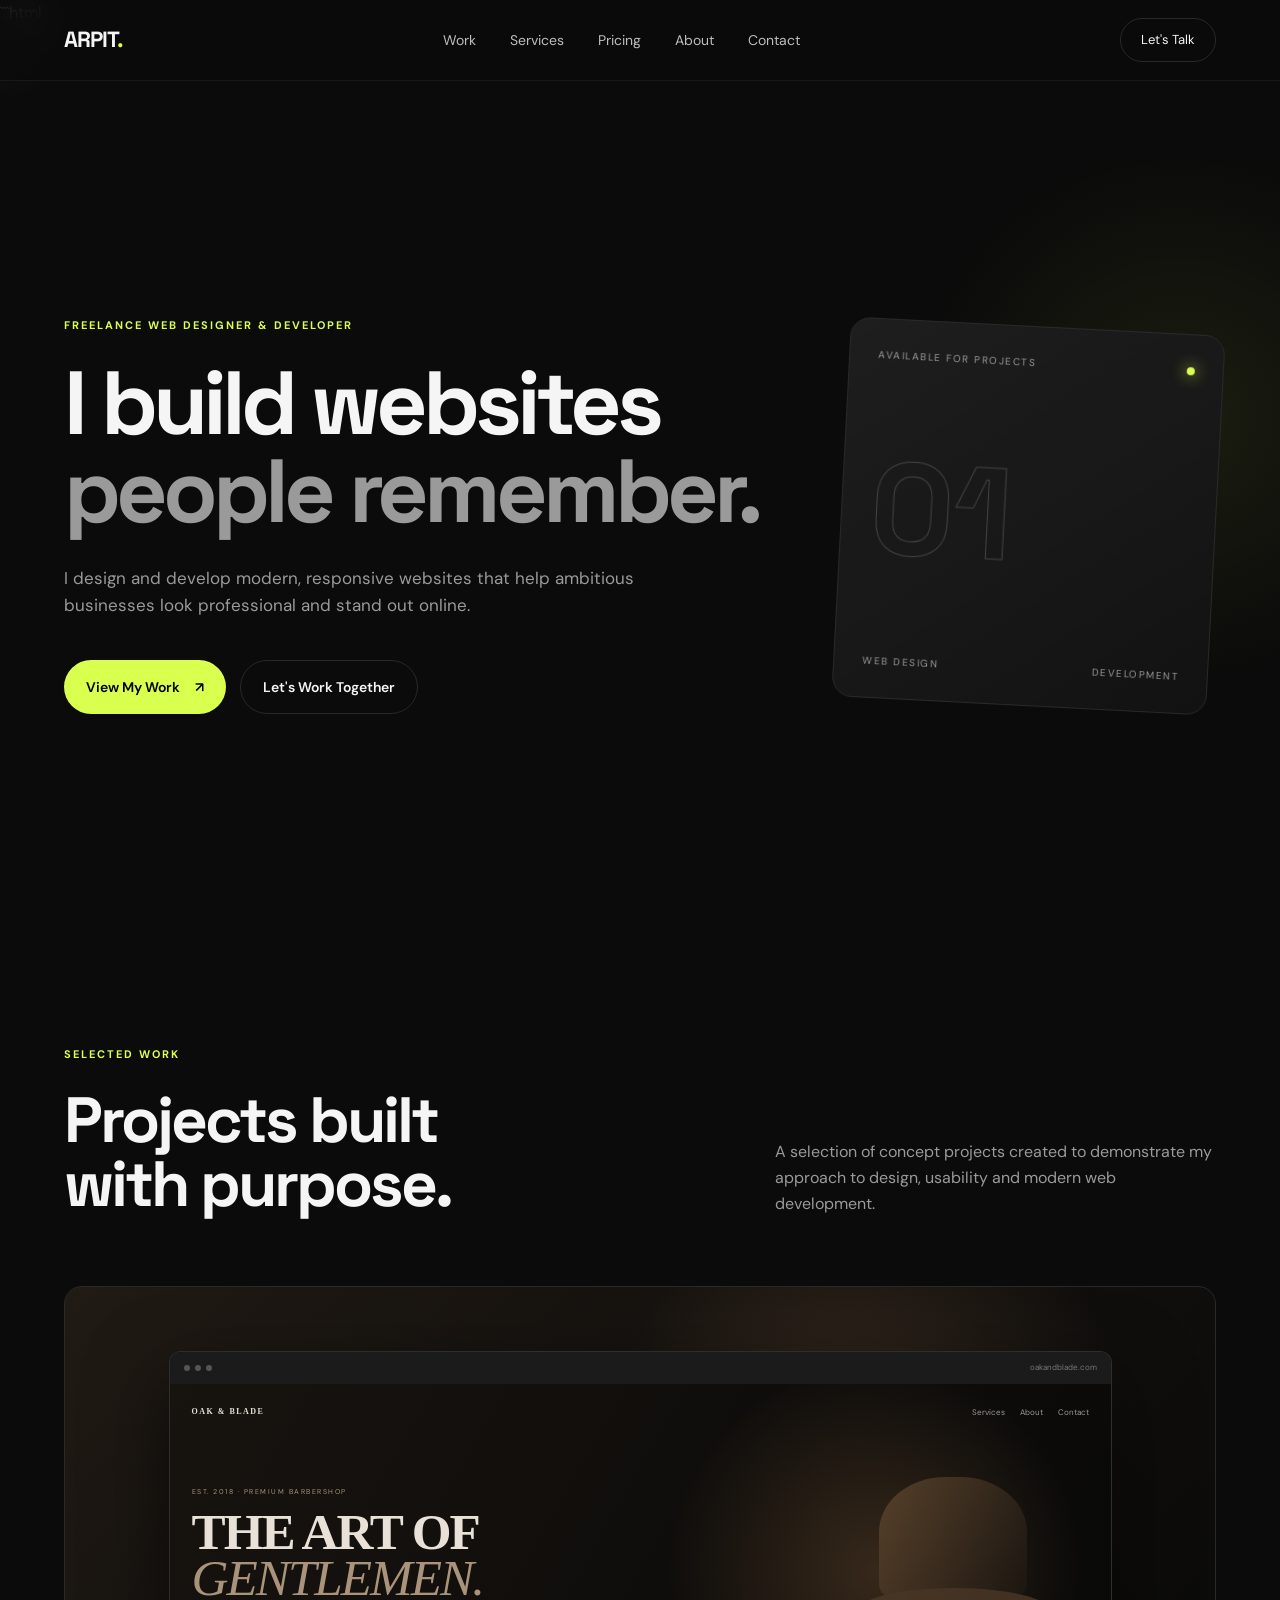
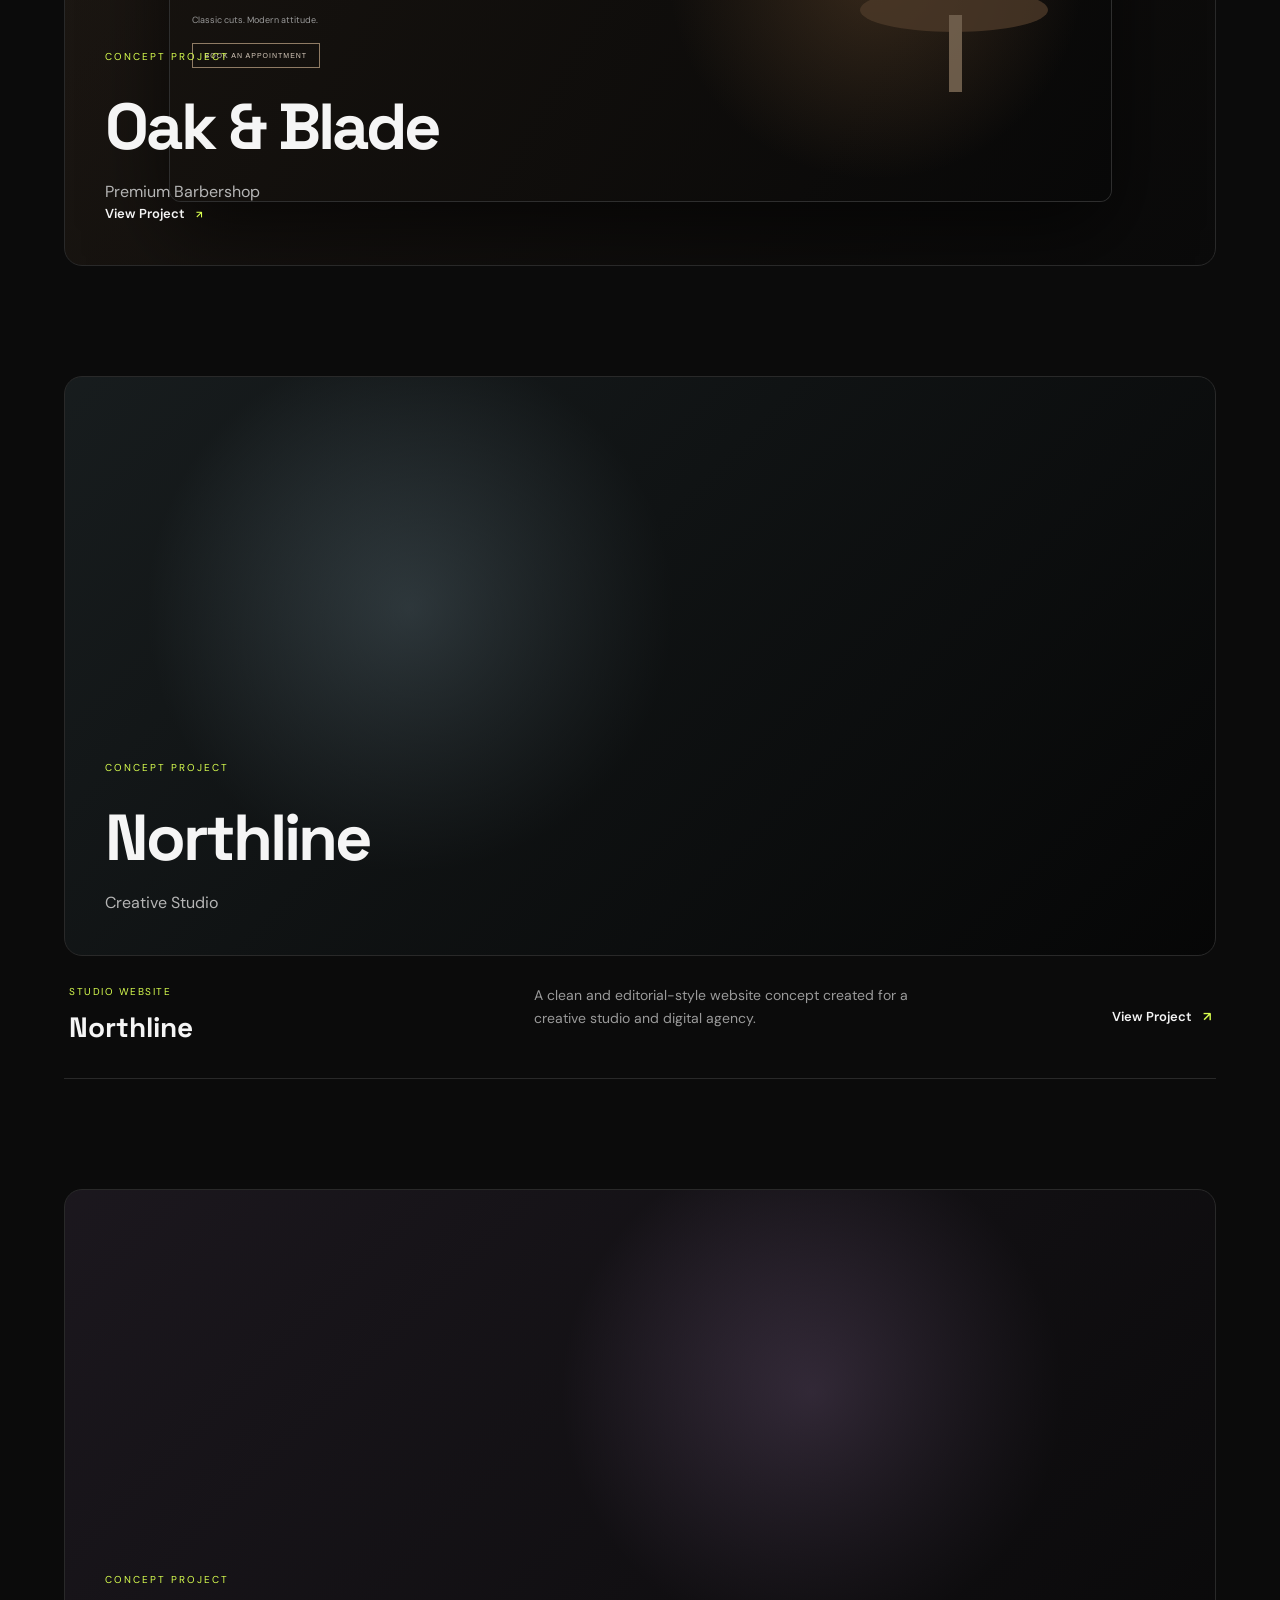
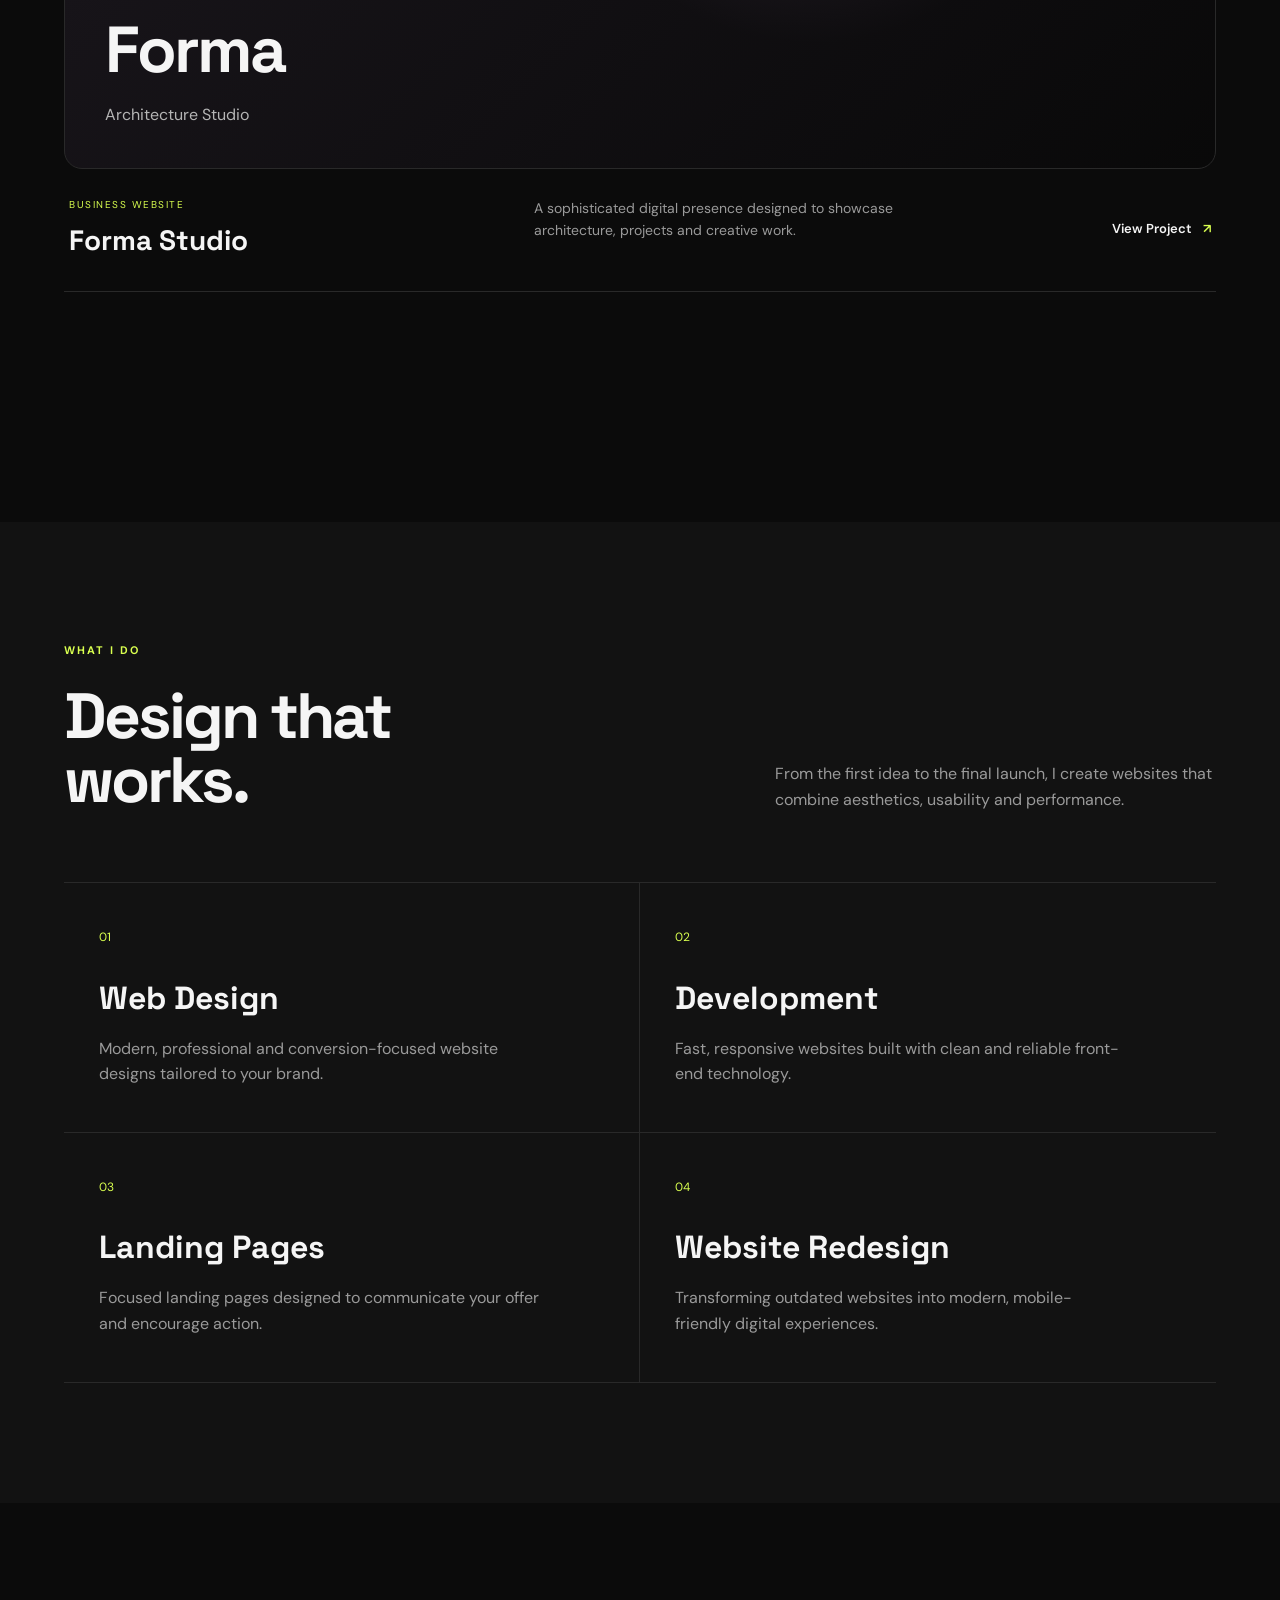
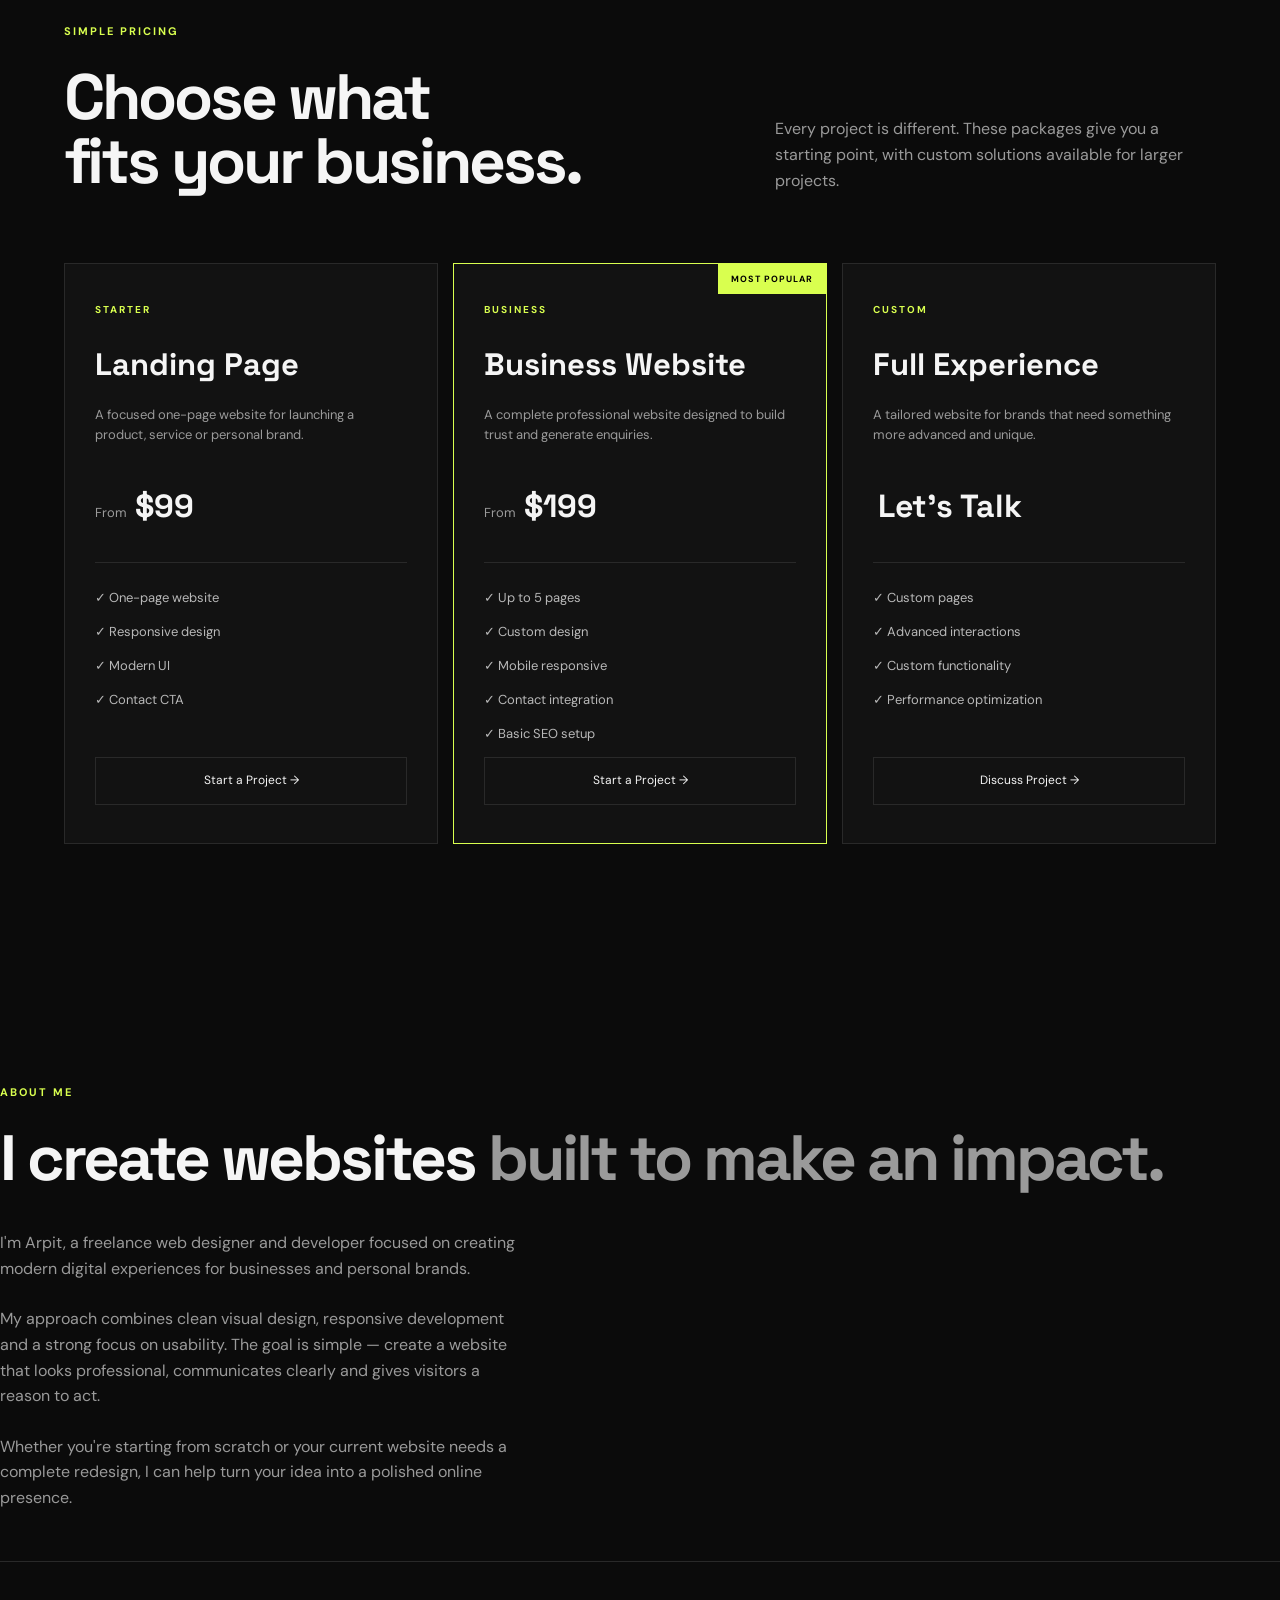
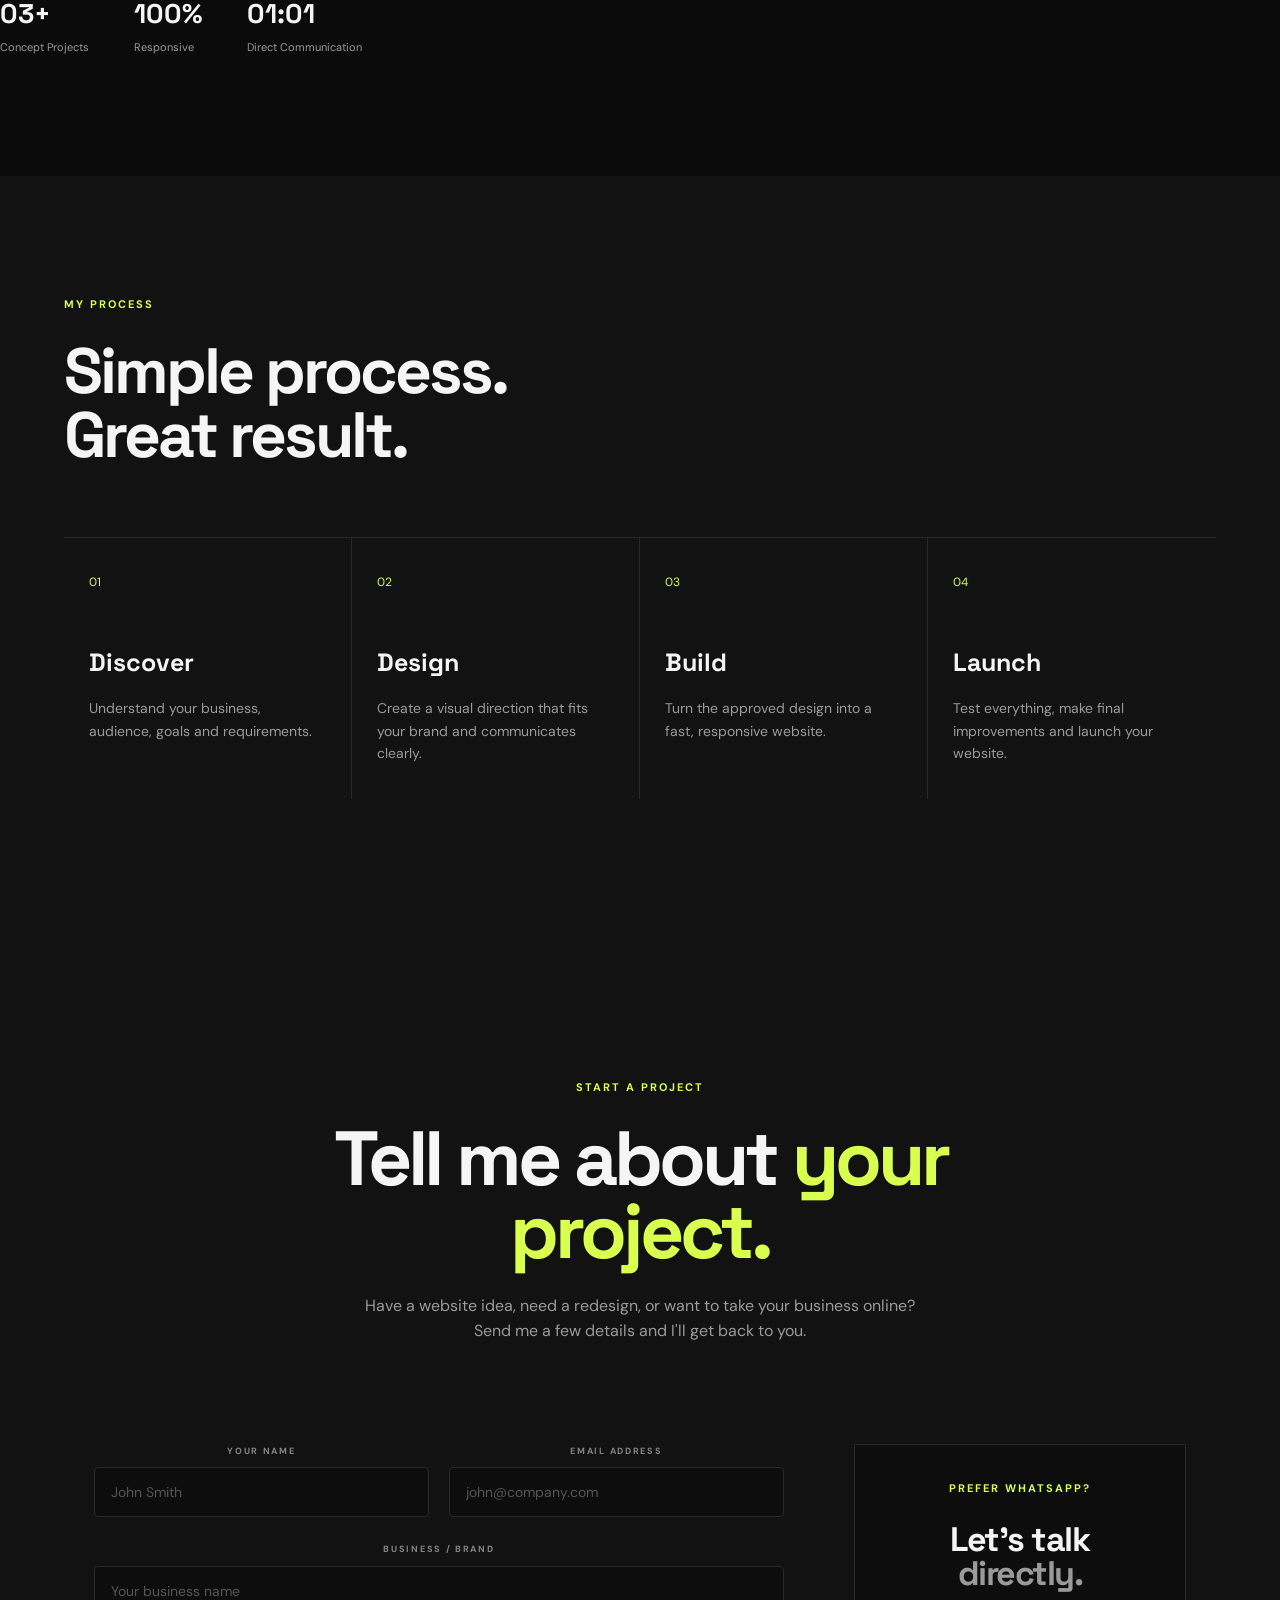
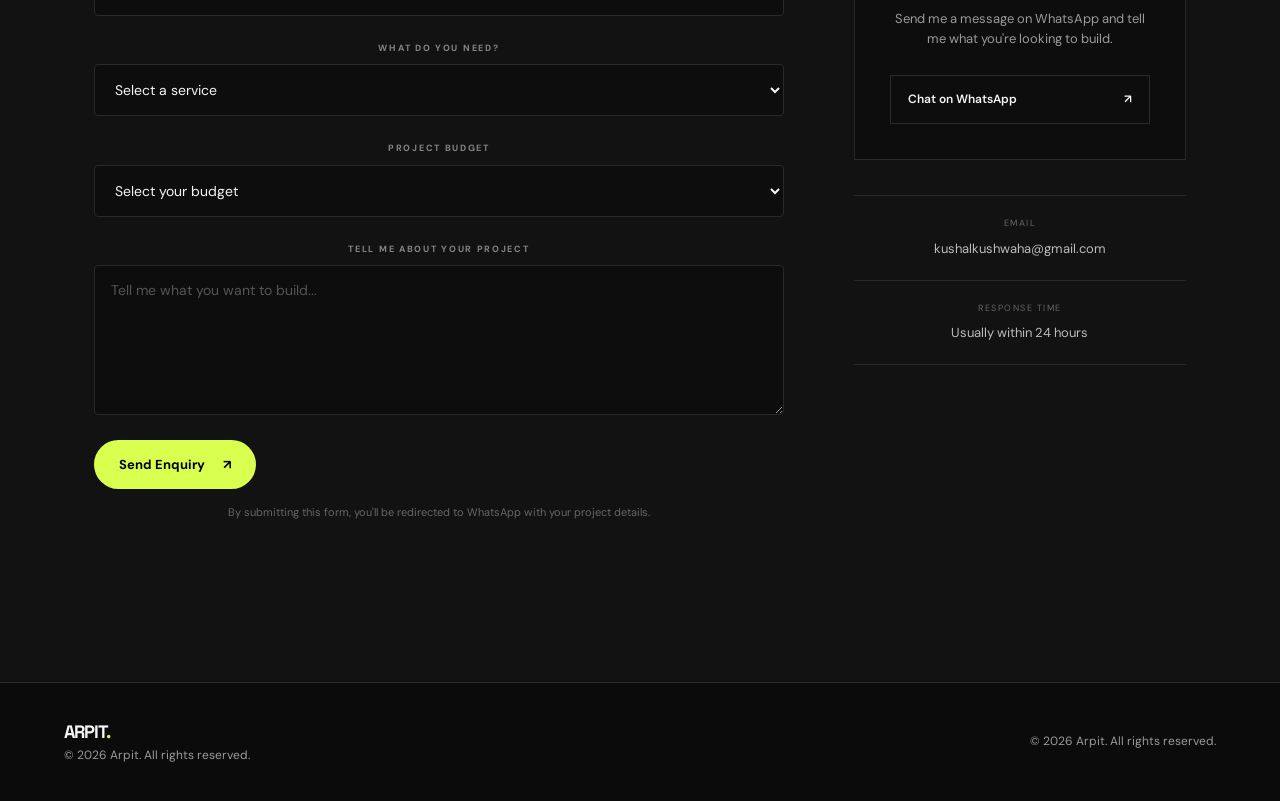
==== index.html @ 1f4e7628 "Initial portfolio" ====
```html
<!DOCTYPE html>
<html lang="en">
<head>
    <meta charset="UTF-8">
    <meta name="viewport" content="width=device-width, initial-scale=1.0">

    <title>Arpit — Web Designer & Developer</title>
    <meta name="theme-color" content="#0b0b0b">

<meta property="og:title"
      content="Arpit — Web Designer & Developer">

<meta property="og:description"
      content="Modern websites for businesses that want to stand out.">

<meta property="og:type"
      content="website">

    <meta name="description"
        content="Arpit is a freelance web designer and developer creating modern, responsive websites for businesses.">

    <link rel="stylesheet" href="style.css">
</head>

<body>
    <div id="scrollProgress"></div>
<div class="cursor-glow"></div>
<!-- ================= NAVBAR ================= -->

<header class="navbar">

    <div class="container nav-container">

        <a href="#" class="logo">
            ARPIT<span>.</span>
        </a>

        <nav class="nav-links" id="navLinks">
            <a href="#work">Work</a>
            <a href="#services">Services</a>
            <a href="#pricing">Pricing</a>
            <a href="#about">About</a>
            <a href="#contact">Contact</a>
        </nav>

        <a href="#contact" class="nav-button">
            Let's Talk
        </a>

        <button
            class="menu-toggle"
            id="menuToggle"
            aria-label="Open navigation menu"
            aria-expanded="false"
        >
            <span></span>
            <span></span>
        </button>

    </div>

</header>
    <!-- ================= HERO ================= -->

    <main>

        <section class="hero">

            <div class="container hero-container">

                <div class="hero-content">

                    <p class="eyebrow">
                        FREELANCE WEB DESIGNER & DEVELOPER
                    </p>

                    <h1>
                        I build websites
                        <span>people remember.</span>
                    </h1>

                    <p class="hero-description">
                        I design and develop modern, responsive websites
                        that help ambitious businesses look professional
                        and stand out online.
                    </p>

                    <div class="hero-buttons">

                        <a href="#work" class="primary-button">
                            View My Work
                            <span>↗</span>
                        </a>

                        <a href="#contact" class="secondary-button">
                            Let's Work Together
                        </a>

                    </div>

                </div>


                <div class="hero-card">

                    <div class="card-top">
                        <span>AVAILABLE FOR PROJECTS</span>
                        <div class="status-dot"></div>
                    </div>

                    <div class="card-number">
                        01
                    </div>

                    <div class="card-bottom">
                        <span>WEB DESIGN</span>
                        <span>DEVELOPMENT</span>
                    </div>

                </div>

            </div>

        </section>


        <!-- ================= WORK ================= -->

        <section id="work" class="work section">

            <div class="container">

                <div class="section-heading">

                    <div>
                        <p class="eyebrow">SELECTED WORK</p>

                        <h2>
                            Projects built<br>
                            with purpose.
                        </h2>
                    </div>

                    <p class="section-intro">
                        A selection of concept projects created to
                        demonstrate my approach to design, usability
                        and modern web development.
                    </p>

                </div>


                <!-- PROJECT 01 -->

                <article class="project">
<div class="project-image oak-blade">

    <div class="oak-browser">

        <div class="oak-browser-top">
            <div class="browser-dots">
                <span></span>
                <span></span>
                <span></span>
            </div>

            <span>oakandblade.com</span>
        </div>

        <div class="oak-content">

            <div class="oak-nav">
                <strong>OAK & BLADE</strong>

                <div>
                    <span>Services</span>
                    <span>About</span>
                    <span>Contact</span>
                </div>
            </div>

            <div class="oak-hero">

                <div>
                    <small>EST. 2018 · PREMIUM BARBERSHOP</small>

                    <h4>
                        THE ART OF<br>
                        <em>GENTLEMEN.</em>
                    </h4>

                    <p>
                        Classic cuts. Modern attitude.
                    </p>

                    <button>
                        BOOK AN APPOINTMENT
                    </button>
                </div>

                <div class="oak-chair">
                    <div class="chair-back"></div>
                    <div class="chair-seat"></div>
                    <div class="chair-base"></div>
                </div>

            </div>

        </div>

    </div>

    <div class="project-overlay">

        <span>CONCEPT PROJECT</span>

        <h3>Oak & Blade</h3>

        <p>Premium Barbershop</p>
         <a href="oak-blade/index.html" class="project-link">
                            View Project <span>↗</span>
                        </a>


    </div>

</div>
                </article>


                <!-- PROJECT 02 -->

                <article class="project project-reverse">

                    <div class="project-image project-two">

                        <div class="project-overlay">

                            <span>CONCEPT PROJECT</span>

                            <h3>
                                Northline
                            </h3>

                            <p>
                                Creative Studio
                            </p>

                        </div>

                    </div>

                    <div class="project-info">

                        <div>
                            <span class="project-category">
                                STUDIO WEBSITE
                            </span>

                            <h3>
                                Northline
                            </h3>
                        </div>

                        <p>
                            A clean and editorial-style website concept
                            created for a creative studio and digital
                            agency.
                        </p>

                        <a href="#" class="project-link">
                            View Project <span>↗</span>
                        </a>

                    </div>

                </article>


                <!-- PROJECT 03 -->

                <article class="project">

                    <div class="project-image project-three">

                        <div class="project-overlay">

                            <span>CONCEPT PROJECT</span>

                            <h3>
                                Forma
                            </h3>

                            <p>
                                Architecture Studio
                            </p>

                        </div>

                    </div>

                    <div class="project-info">

                        <div>
                            <span class="project-category">
                                BUSINESS WEBSITE
                            </span>

                            <h3>
                                Forma Studio
                            </h3>
                        </div>

                        <p>
                            A sophisticated digital presence designed
                            to showcase architecture, projects and
                            creative work.
                        </p>

                        <a href="#" class="project-link">
                            View Project <span>↗</span>
                        </a>

                    </div>

                </article>

            </div>

        </section>


        <!-- ================= SERVICES ================= -->

        <section id="services" class="services section">

            <div class="container">

                <div class="section-heading">

                    <div>
                        <p class="eyebrow">WHAT I DO</p>

                        <h2>
                            Design that<br>
                            works.
                        </h2>
                    </div>

                    <p class="section-intro">
                        From the first idea to the final launch,
                        I create websites that combine aesthetics,
                        usability and performance.
                    </p>

                </div>


                <div class="services-grid">

                    <div class="service">

                        <span class="service-number">
                            01
                        </span>

                        <h3>
                            Web Design
                        </h3>

                        <p>
                            Modern, professional and conversion-focused
                            website designs tailored to your brand.
                        </p>

                    </div>


                    <div class="service">

                        <span class="service-number">
                            02
                        </span>

                        <h3>
                            Development
                        </h3>

                        <p>
                            Fast, responsive websites built with clean
                            and reliable front-end technology.
                        </p>

                    </div>


                    <div class="service">

                        <span class="service-number">
                            03
                        </span>

                        <h3>
                            Landing Pages
                        </h3>

                        <p>
                            Focused landing pages designed to communicate
                            your offer and encourage action.
                        </p>

                    </div>


                    <div class="service">

                        <span class="service-number">
                            04
                        </span>

                        <h3>
                            Website Redesign
                        </h3>

                        <p>
                            Transforming outdated websites into modern,
                            mobile-friendly digital experiences.
                        </p>

                    </div>

                </div>

            </div>

        </section>

<!-- ================= PRICING ================= -->

<section id="pricing" class="pricing section">

    <div class="container">

        <div class="section-heading">

            <div>
                <p class="eyebrow">SIMPLE PRICING</p>

                <h2>
                    Choose what<br>
                    <span>fits your business.</span>
                </h2>
            </div>

            <p class="section-intro">
                Every project is different. These packages give
                you a starting point, with custom solutions
                available for larger projects.
            </p>

        </div>


        <div class="pricing-grid">


            <!-- STARTER -->

            <div class="price-card">

                <p class="price-label">
                    STARTER
                </p>

                <h3>
                    Landing Page
                </h3>

                <p class="price-description">
                    A focused one-page website for launching
                    a product, service or personal brand.
                </p>

                <div class="price">
                    From <strong>$99</strong>
                </div>

                <ul>
                    <li>✓ One-page website</li>
                    <li>✓ Responsive design</li>
                    <li>✓ Modern UI</li>
                    <li>✓ Contact CTA</li>
                </ul>

                <a href="#contact" class="price-button">
                    Start a Project →
                </a>

            </div>


            <!-- BUSINESS -->

            <div class="price-card featured">

                <div class="popular">
                    MOST POPULAR
                </div>

                <p class="price-label">
                    BUSINESS
                </p>

                <h3>
                    Business Website
                </h3>

                <p class="price-description">
                    A complete professional website designed
                    to build trust and generate enquiries.
                </p>

                <div class="price">
                    From <strong>$199</strong>
                </div>

                <ul>
                    <li>✓ Up to 5 pages</li>
                    <li>✓ Custom design</li>
                    <li>✓ Mobile responsive</li>
                    <li>✓ Contact integration</li>
                    <li>✓ Basic SEO setup</li>
                </ul>

                <a href="#contact" class="price-button">
                    Start a Project →
                </a>

            </div>


            <!-- CUSTOM -->

            <div class="price-card">

                <p class="price-label">
                    CUSTOM
                </p>

                <h3>
                    Full Experience
                </h3>

                <p class="price-description">
                    A tailored website for brands that need
                    something more advanced and unique.
                </p>

                <div class="price">
                    <strong>Let's Talk</strong>
                </div>

                <ul>
                    <li>✓ Custom pages</li>
                    <li>✓ Advanced interactions</li>
                    <li>✓ Custom functionality</li>
                    <li>✓ Performance optimization</li>
                </ul>

                <a href="#contact" class="price-button">
                    Discuss Project →
                </a>

            </div>

        </div>

    </div>

</section>

<!-- ================= ABOUT ================= -->

<section id="about" class="about section">

    <div>

        <p class="eyebrow">
            ABOUT ME
        </p>

        <h2>
            I create websites
            <span>built to make an impact.</span>
        </h2>

    </div>

    <div class="about-text">

        <p>
            I'm Arpit, a freelance web designer and developer
            focused on creating modern digital experiences for
            businesses and personal brands.
        </p>

        <p>
            My approach combines clean visual design, responsive
            development and a strong focus on usability. The goal
            is simple — create a website that looks professional,
            communicates clearly and gives visitors a reason to act.
        </p>

        <p>
            Whether you're starting from scratch or your current
            website needs a complete redesign, I can help turn
            your idea into a polished online presence.
        </p>

        <div class="about-stats">

            <div>
                <strong>03+</strong>
                <span>Concept Projects</span>
            </div>

            <div>
                <strong>100%</strong>
                <span>Responsive</span>
            </div>

            <div>
                <strong>01:01</strong>
                <span>Direct Communication</span>
            </div>

        </div>

    </div>

</section>

        <!-- ================= PROCESS ================= -->

        <section class="process section">

            <div class="container">

                <div class="section-heading">

                    <div>
                        <p class="eyebrow">MY PROCESS</p>

                        <h2>
                            Simple process.<br>
                            Great result.
                        </h2>
                    </div>

                </div>


                <div class="process-grid">

                    <div class="process-item">

                        <span>01</span>

                        <h3>
                            Discover
                        </h3>

                        <p>
                            Understand your business, audience,
                            goals and requirements.
                        </p>

                    </div>


                    <div class="process-item">

                        <span>02</span>

                        <h3>
                            Design
                        </h3>

                        <p>
                            Create a visual direction that fits
                            your brand and communicates clearly.
                        </p>

                    </div>


                    <div class="process-item">

                        <span>03</span>

                        <h3>
                            Build
                        </h3>

                        <p>
                            Turn the approved design into a fast,
                            responsive website.
                        </p>

                    </div>


                    <div class="process-item">

                        <span>04</span>

                        <h3>
                            Launch
                        </h3>

                        <p>
                            Test everything, make final improvements
                            and launch your website.
                        </p>

                    </div>

                </div>

            </div>

        </section>
<!-- ================= CONTACT ================= -->

<section id="contact" class="contact section">

    <div class="contact-container">

        <div class="contact-heading">

            <p class="eyebrow">
                START A PROJECT
            </p>

            <h2>
                Tell me about
                <span>your project.</span>
            </h2>

            <p class="contact-description">
                Have a website idea, need a redesign, or want to
                take your business online? Send me a few details
                and I'll get back to you.
            </p>

        </div>


        <div class="contact-grid">

            <!-- ENQUIRY FORM -->

            <form id="enquiryForm" class="enquiry-form">

                <div class="form-row">

                    <div class="form-group">

                        <label for="name">
                            YOUR NAME
                        </label>

                        <input
                            type="text"
                            id="name"
                            name="name"
                            placeholder="John Smith"
                            required
                        >

                    </div>


                    <div class="form-group">

                        <label for="email">
                            EMAIL ADDRESS
                        </label>

                        <input
                            type="email"
                            id="email"
                            name="email"
                            placeholder="john@company.com"
                            required
                        >

                    </div>

                </div>


                <div class="form-group">

                    <label for="business">
                        BUSINESS / BRAND
                    </label>

                    <input
                        type="text"
                        id="business"
                        name="business"
                        placeholder="Your business name"
                    >

                </div>


                <div class="form-group">

                    <label for="service">
                        WHAT DO YOU NEED?
                    </label>

                    <select id="service" name="service" required>

                        <option value="" disabled selected>
                            Select a service
                        </option>

                        <option value="New Business Website">
                            New Business Website
                        </option>

                        <option value="Landing Page">
                            Landing Page
                        </option>

                        <option value="Website Redesign">
                            Website Redesign
                        </option>

                        <option value="Custom Website">
                            Custom Website
                        </option>

                    </select>

                </div>


                <div class="form-group">

                    <label for="budget">
                        PROJECT BUDGET
                    </label>

                    <select id="budget" name="budget">

                        <option value="" disabled selected>
                            Select your budget
                        </option>

                        <option value="$100 - $250">
                            $100 - $250
                        </option>

                        <option value="$250 - $500">
                            $250 - $500
                        </option>

                        <option value="$500 - $1,000">
                            $500 - $1,000
                        </option>

                        <option value="$1,000+">
                            $1,000+
                        </option>

                        <option value="Not sure yet">
                            Not sure yet
                        </option>

                    </select>

                </div>


                <div class="form-group">

                    <label for="message">
                        TELL ME ABOUT YOUR PROJECT
                    </label>

                    <textarea
                        id="message"
                        name="message"
                        rows="6"
                        placeholder="Tell me what you want to build..."
                        required
                    ></textarea>

                </div>


                <button
                    type="submit"
                    class="form-submit"
                >
                    Send Enquiry
                    <span>↗</span>
                </button>


                <p class="form-note">
                    By submitting this form, you'll be redirected
                    to WhatsApp with your project details.
                </p>

            </form>


            <!-- CONTACT INFO -->

            <aside class="contact-sidebar">

                <div class="contact-card">

                    <p class="eyebrow">
                        PREFER WHATSAPP?
                    </p>

                    <h3>
                        Let's talk
                        <span>directly.</span>
                    </h3>

                    <p>
                        Send me a message on WhatsApp and tell me
                        what you're looking to build.
                    </p>

                    <!-- CHANGE THIS NUMBER -->

                    <a
                        href="https://wa.me/918960432098"
                        target="_blank"
                        rel="noopener noreferrer"
                        class="whatsapp-cta"
                    >
                        Chat on WhatsApp
                        <span>↗</span>
                    </a>

                </div>


                <div class="contact-details">

                    <div>
                        <span>EMAIL</span>

                        <!-- CHANGE THIS EMAIL -->

                        <a href="mailto:kushalkushwaha@gmail.com">
                            kushalkushwaha@gmail.com
                        </a>
                    </div>


                    <div>
                        <span>RESPONSE TIME</span>

                        <p>
                            Usually within 24 hours
                        </p>
                    </div>

                </div>

            </aside>

        </div>

    </div>

</section>

    <!-- ================= FOOTER ================= -->

    <footer class="footer">

        <div class="container footer-container">

            <div>
                <a href="#" class="logo">
                    ARPIT<span>.</span>
                </a>

                <p>
                    Web Designer & Developer
                </p>
            </div>

            <p>
                © 2026 Arpit. All rights reserved.
            </p>

        </div>

    </footer>


    <script src="script.js"></script>

</body>
</html>
---- style.css ----
@import url('https://fonts.googleapis.com/css2?family=DM+Sans:wght@400;500;600;700&family=Space+Grotesk:wght@400;500;600;700&display=swap');

:root {
    --bg: #0b0b0b;
    --surface: #121212;
    --surface-light: #191919;
    --text: #f5f5f5;
    --muted: #9a9a9a;
    --border: #292929;
    --accent: #d9ff4f;
}

* {
    margin: 0;
    padding: 0;
    box-sizing: border-box;
}

html {
    scroll-behavior: smooth;
}

body {
    background: var(--bg);
    color: var(--text);
    font-family: "DM Sans", sans-serif;
    line-height: 1.6;
}

a {
    color: inherit;
    text-decoration: none;
}

img {
    max-width: 100%;
    display: block;
}

.container {
    width: min(1180px, 90%);
    margin: 0 auto;
}

.section {
    padding: 120px 0;
}

/* ================= NAVBAR ================= */

.navbar {
    position: fixed;
    top: 0;
    left: 0;
    width: 100%;
    z-index: 1000;
    background: rgba(11, 11, 11, 0.85);
    backdrop-filter: blur(15px);
    border-bottom: 1px solid rgba(255,255,255,0.06);
}

.nav-container {
    height: 80px;
    display: flex;
    align-items: center;
    justify-content: space-between;
}

.logo {
    font-family: "Space Grotesk", sans-serif;
    font-size: 22px;
    font-weight: 700;
    letter-spacing: -1px;
}

.logo span {
    color: var(--accent);
}

.nav-links {
    display: flex;
    gap: 34px;
}

.nav-links a {
    font-size: 14px;
    color: #bdbdbd;
    transition: 0.3s;
}

.nav-links a:hover {
    color: white;
}

.nav-button {
    padding: 11px 20px;
    border: 1px solid var(--border);
    border-radius: 100px;
    font-size: 13px;
    transition: 0.3s;
}

.nav-button:hover {
    background: var(--accent);
    color: #000;
    border-color: var(--accent);
}


/* ================= HERO ================= */

.hero {
    min-height: 100vh;
    display: flex;
    align-items: center;
    padding-top: 80px;
    position: relative;
    overflow: hidden;
}

.hero::before {
    content: "";
    position: absolute;
    width: 600px;
    height: 600px;
    background: radial-gradient(circle, rgba(217,255,79,0.08), transparent 65%);
    top: 10%;
    right: -200px;
    pointer-events: none;
}

.hero-container {
    display: grid;
    grid-template-columns: 1.3fr 0.7fr;
    gap: 80px;
    align-items: center;
}

.eyebrow {
    color: var(--accent);
    font-size: 11px;
    font-weight: 700;
    letter-spacing: 2px;
    margin-bottom: 25px;
}

.hero h1 {
    font-family: "Space Grotesk", sans-serif;
    font-size: clamp(58px, 7vw, 100px);
    line-height: 0.98;
    letter-spacing: -5px;
    max-width: 850px;
}

.hero h1 span {
    color: var(--muted);
}

.hero-description {
    max-width: 600px;
    color: var(--muted);
    font-size: 17px;
    margin-top: 30px;
}

.hero-buttons {
    display: flex;
    gap: 14px;
    margin-top: 40px;
    flex-wrap: wrap;
}

.primary-button,
.secondary-button {
    display: inline-flex;
    align-items: center;
    gap: 15px;
    padding: 15px 22px;
    border-radius: 100px;
    font-size: 14px;
    font-weight: 600;
    transition: 0.3s;
}

.primary-button {
    background: var(--accent);
    color: #000;
}

.primary-button:hover {
    transform: translateY(-3px);
}

.secondary-button {
    border: 1px solid var(--border);
}

.secondary-button:hover {
    background: white;
    color: black;
}


/* HERO CARD */

.hero-card {
    min-height: 380px;
    border: 1px solid var(--border);
    background:
        linear-gradient(145deg, rgba(255,255,255,0.05), transparent),
        var(--surface);
    border-radius: 20px;
    padding: 28px;
    display: flex;
    flex-direction: column;
    justify-content: space-between;
    transform: rotate(3deg);
    transition: 0.5s;
}

.hero-card:hover {
    transform: rotate(0deg) translateY(-8px);
}

.card-top,
.card-bottom {
    display: flex;
    justify-content: space-between;
    align-items: center;
}

.card-top span,
.card-bottom span {
    font-size: 10px;
    letter-spacing: 1.5px;
    color: var(--muted);
}

.status-dot {
    width: 8px;
    height: 8px;
    background: var(--accent);
    border-radius: 50%;
    box-shadow: 0 0 15px var(--accent);
}

.card-number {
    font-family: "Space Grotesk", sans-serif;
    font-size: 130px;
    font-weight: 700;
    line-height: 1;
    color: transparent;
    -webkit-text-stroke: 1px #444;
}


/* ================= SECTION HEADINGS ================= */

.section-heading {
    display: grid;
    grid-template-columns: 1fr 0.7fr;
    gap: 80px;
    margin-bottom: 70px;
}

.section-heading h2,
.about h2,
.contact h2 {
    font-family: "Space Grotesk", sans-serif;
    font-size: clamp(45px, 5vw, 70px);
    line-height: 1;
    letter-spacing: -3px;
}

.section-intro {
    color: var(--muted);
    max-width: 450px;
    align-self: end;
}


/* ================= PROJECTS ================= */
/* ===============================
   OAK & BLADE PROJECT MOCKUP
================================ */

.oak-browser {
    position: absolute;
    width: 82%;
    height: 78%;
    left: 9%;
    top: 11%;
    background: #111;
    border-radius: 12px;
    overflow: hidden;
    border: 1px solid rgba(255,255,255,0.12);
    box-shadow: 0 30px 80px rgba(0,0,0,0.6);
    transition: 0.5s ease;
}

.project:hover .oak-browser {
    transform: translateY(-8px) scale(1.015);
}

.oak-browser-top {
    height: 32px;
    display: flex;
    align-items: center;
    justify-content: space-between;
    padding: 0 14px;
    background: #1b1b1b;
    color: #777;
    font-size: 8px;
}

.browser-dots {
    display: flex;
    gap: 5px;
}

.browser-dots span {
    width: 6px;
    height: 6px;
    border-radius: 50%;
    background: #555;
}

.oak-content {
    height: calc(100% - 32px);
    background:
        radial-gradient(circle at 75% 45%, rgba(132, 94, 57, 0.35), transparent 28%),
        linear-gradient(120deg, #17130f, #080808);
    padding: 22px;
}

.oak-nav {
    display: flex;
    justify-content: space-between;
    align-items: center;
    color: #e8e1d8;
    font-size: 8px;
}

.oak-nav strong {
    font-family: Georgia, serif;
    letter-spacing: 1.5px;
}

.oak-nav div {
    display: flex;
    gap: 15px;
    color: #999;
}

.oak-hero {
    height: 85%;
    display: flex;
    align-items: center;
    justify-content: space-between;
    color: #e9e1d7;
}

.oak-hero small {
    font-size: 7px;
    letter-spacing: 1.5px;
    color: #a9947b;
}

.oak-hero h4 {
    font-family: Georgia, serif;
    font-size: clamp(28px, 4vw, 55px);
    line-height: 0.9;
    margin: 12px 0;
    letter-spacing: -2px;
}

.oak-hero h4 em {
    color: #a9947b;
    font-weight: normal;
}

.oak-hero p {
    font-size: 9px;
    color: #999;
    margin-bottom: 15px;
}

.oak-hero button {
    border: 1px solid #8f7b64;
    background: transparent;
    color: #d8cbbd;
    padding: 8px 12px;
    font-size: 7px;
    letter-spacing: 1px;
}

.oak-chair {
    width: 30%;
    height: 70%;
    position: relative;
    opacity: 0.8;
}

.chair-back {
    position: absolute;
    width: 55%;
    height: 55%;
    left: 22%;
    top: 5%;
    border-radius: 45% 45% 12% 12%;
    background: linear-gradient(120deg, #61482f, #1d1712);
}

.chair-seat {
    position: absolute;
    width: 70%;
    height: 20%;
    left: 15%;
    top: 55%;
    border-radius: 50%;
    background: #4c3928;
}

.chair-base {
    position: absolute;
    width: 5%;
    height: 35%;
    left: 48%;
    top: 67%;
    background: #806d58;
}

@media (max-width: 650px) {

    .oak-browser {
        width: 90%;
        left: 5%;
    }

    .oak-content {
        padding: 14px;
    }

    .oak-nav div {
        display: none;
    }

    .oak-chair {
        width: 35%;
    }

}

.project {
    margin-bottom: 110px;
}

.project-image {
    height: 580px;
    border-radius: 18px;
    overflow: hidden;
    position: relative;
    background: #171717;
    border: 1px solid var(--border);
}

.oak-blade {
    background:
        linear-gradient(135deg, rgba(42,30,20,0.3), rgba(10,10,10,0.9)),
        radial-gradient(circle at 70% 30%, #76583c, transparent 30%),
        linear-gradient(135deg, #1d1915, #0b0b0b);
}

.project-two {
    background:
        linear-gradient(135deg, rgba(40,50,55,0.3), rgba(5,5,5,0.9)),
        radial-gradient(circle at 30% 40%, #48575d, transparent 30%),
        #101313;
}

.project-three {
    background:
        linear-gradient(135deg, rgba(55,45,65,0.25), rgba(8,8,8,0.9)),
        radial-gradient(circle at 65% 35%, #65506e, transparent 30%),
        #121012;
}

.project-image::after {
    content: "";
    position: absolute;
    inset: 0;
    background:
        linear-gradient(
            120deg,
            transparent 20%,
            rgba(255,255,255,0.05) 50%,
            transparent 80%
        );
    transform: translateX(-100%);
    transition: 0.8s;
}

.project:hover .project-image::after {
    transform: translateX(100%);
}

.project-overlay {
    position: absolute;
    inset: auto 40px 40px 40px;
    z-index: 2;
}

.project-overlay span {
    font-size: 10px;
    letter-spacing: 2px;
    color: var(--accent);
}

.project-overlay h3 {
    font-family: "Space Grotesk", sans-serif;
    font-size: 65px;
    letter-spacing: -3px;
    margin-top: 10px;
}

.project-overlay p {
    color: #b5b5b5;
}

.project-info {
    display: grid;
    grid-template-columns: 1fr 1fr 0.5fr;
    gap: 40px;
    padding: 28px 5px;
    border-bottom: 1px solid var(--border);
}

.project-category {
    font-size: 10px;
    color: var(--accent);
    letter-spacing: 1.5px;
}

.project-info h3 {
    font-family: "Space Grotesk", sans-serif;
    font-size: 28px;
    margin-top: 5px;
}

.project-info p {
    color: var(--muted);
    font-size: 14px;
}

.project-link {
    justify-self: end;
    align-self: center;
    font-size: 13px;
    font-weight: 600;
}

.project-link span {
    margin-left: 8px;
    color: var(--accent);
}


/* ================= SERVICES ================= */

.services {
    background: var(--surface);
}

.services-grid {
    display: grid;
    grid-template-columns: repeat(2, 1fr);
    border-top: 1px solid var(--border);
}

.service {
    padding: 45px 35px;
    border-bottom: 1px solid var(--border);
    transition: 0.3s;
}

.service:nth-child(odd) {
    border-right: 1px solid var(--border);
}

.service:hover {
    background: var(--surface-light);
}

.service-number {
    color: var(--accent);
    font-size: 12px;
}

.service h3 {
    font-family: "Space Grotesk", sans-serif;
    font-size: 32px;
    margin: 25px 0 12px;
}

.service p {
    max-width: 450px;
    color: var(--muted);
}


/* ================= ABOUT ================= */

.about-container {
    display: grid;
    grid-template-columns: 1fr 1fr;
    gap: 100px;
}

.about h2 span {
    color: var(--muted);
}

.about-text {
    padding-top: 40px;
}

.about-text > p {
    color: var(--muted);
    margin-bottom: 25px;
    max-width: 520px;
}

.about-stats {
    display: flex;
    gap: 45px;
    margin-top: 50px;
    padding-top: 30px;
    border-top: 1px solid var(--border);
}

.about-stats div {
    display: flex;
    flex-direction: column;
}

.about-stats strong {
    font-family: "Space Grotesk", sans-serif;
    font-size: 27px;
}

.about-stats span {
    color: var(--muted);
    font-size: 11px;
    margin-top: 4px;
}


/* ================= PROCESS ================= */

.process {
    background: var(--surface);
}

.process-grid {
    display: grid;
    grid-template-columns: repeat(4, 1fr);
    border-top: 1px solid var(--border);
}

.process-item {
    padding: 35px 25px;
    border-right: 1px solid var(--border);
}

.process-item:last-child {
    border-right: none;
}

.process-item span {
    color: var(--accent);
    font-size: 12px;
}

.process-item h3 {
    font-family: "Space Grotesk", sans-serif;
    font-size: 25px;
    margin: 50px 0 15px;
}

.process-item p {
    color: var(--muted);
    font-size: 14px;
}


/* ================= CONTACT ================= */

.contact {
    text-align: center;
    padding: 160px 0;
}

.contact-container {
    display: flex;
    flex-direction: column;
    align-items: center;
}

.contact h2 {
    max-width: 850px;
}

.contact h2 span {
    color: var(--accent);
}

.contact-description {
    max-width: 550px;
    color: var(--muted);
    margin: 30px auto;
}

.contact-button {
    display: inline-flex;
    align-items: center;
    gap: 20px;
    background: var(--accent);
    color: #000;
    padding: 17px 28px;
    border-radius: 100px;
    font-weight: 700;
    margin-top: 10px;
    transition: 0.3s;
}

.contact-button:hover {
    transform: translateY(-4px);
}
/* ===============================
   WHATSAPP BUTTON
================================ */
.whatsapp {
    text-align: center;
    padding: 160px 0;
}

.whatsapp-container {
    display: flex;
    flex-direction: column;
    align-items: center;
}
.whatsapp-button {
    display: inline-flex;
    align-items: center;
    gap: 15px;
    margin-top: 15px;
    padding: 13px 22px;
    border: 1px solid var(--border);
    border-radius: 100px;
    font-size: 13px;
    transition: 0.3s ease;
}

.whatsapp-button:hover {
    background: var(--surface-light);
    transform: translateY(-3px);
}
/* ================= FOOTER ================= */

.footer {
    border-top: 1px solid var(--border);
    padding: 35px 0;
}

.footer-container {
    display: flex;
    align-items: center;
    justify-content: space-between;
}

.footer p {
    color: var(--muted);
    font-size: 12px;
}

.footer .logo {
    font-size: 18px;
}


/* ================= RESPONSIVE ================= */

@media (max-width: 900px) {

    .hero-container {
        grid-template-columns: 1fr;
        gap: 60px;
    }

    .hero-card {
        max-width: 500px;
    }

    .section-heading,
    .about-container {
        grid-template-columns: 1fr;
        gap: 35px;
    }

    .project-info {
        grid-template-columns: 1fr;
        gap: 18px;
    }

    .project-link {
        justify-self: start;
    }

    .process-grid {
        grid-template-columns: repeat(2, 1fr);
    }

    .process-item:nth-child(2) {
        border-right: none;
    }

    .process-item:nth-child(3),
    .process-item:nth-child(4) {
        border-top: 1px solid var(--border);
    }
}


@media (max-width: 650px) {

    .section {
        padding: 80px 0;
    }

    .nav-links {
        display: none;
    }

    .nav-button {
        padding: 9px 15px;
    }

    .hero h1 {
        font-size: 54px;
        letter-spacing: -3px;
    }

    .hero-description {
        font-size: 15px;
    }

    .hero-card {
        min-height: 300px;
    }

    .card-number {
        font-size: 90px;
    }

    .project-image {
        height: 400px;
    }

    .project-overlay {
        left: 25px;
        bottom: 25px;
    }

    .project-overlay h3 {
        font-size: 43px;
    }

    .services-grid {
        grid-template-columns: 1fr;
    }

    .service:nth-child(odd) {
        border-right: none;
    }

    .process-grid {
        grid-template-columns: 1fr;
    }

    .process-item,
    .process-item:nth-child(2) {
        border-right: none;
        border-bottom: 1px solid var(--border);
    }

    .process-item h3 {
        margin-top: 30px;
    }

    .about-stats {
        flex-direction: column;
        gap: 20px;
    }

    .footer-container {
        flex-direction: column;
        align-items: flex-start;
        gap: 20px;
    }
}
/* ===============================
   PRICING
================================ */

.pricing {
    background: var(--bg);
}

.pricing-grid {
    display: grid;
    grid-template-columns: repeat(3, 1fr);
    gap: 15px;
}

.price-card {
    position: relative;
    padding: 38px 30px;
    border: 1px solid var(--border);
    background: var(--surface);
    min-height: 500px;
    display: flex;
    flex-direction: column;
    transition: 0.3s ease;
}

.price-card:hover {
    transform: translateY(-7px);
}

.price-card.featured {
    border-color: var(--accent);
}

.popular {
    position: absolute;
    top: 0;
    right: 0;
    padding: 8px 13px;
    background: var(--accent);
    color: #000;
    font-size: 9px;
    font-weight: 700;
    letter-spacing: 1px;
}

.price-label {
    color: var(--accent);
    font-size: 10px;
    letter-spacing: 2px;
    font-weight: 700;
}

.price-card h3 {
    font-family: "Space Grotesk", sans-serif;
    font-size: 31px;
    margin-top: 22px;
}

.price-description {
    color: var(--muted);
    font-size: 13px;
    margin-top: 15px;
    max-width: 350px;
}

.price {
    margin-top: 35px;
    font-size: 13px;
    color: var(--muted);
}

.price strong {
    color: var(--text);
    font-family: "Space Grotesk", sans-serif;
    font-size: 32px;
    margin-left: 5px;
}

.price-card ul {
    list-style: none;
    margin-top: 30px;
    border-top: 1px solid var(--border);
    padding-top: 25px;
}

.price-card li {
    color: #b8b8b8;
    font-size: 13px;
    margin-bottom: 13px;
}

.price-button {
    margin-top: auto;
    display: block;
    text-align: center;
    border: 1px solid var(--border);
    padding: 13px;
    font-size: 12px;
    transition: 0.3s;
}

.price-button:hover {
    background: var(--accent);
    color: #000;
    border-color: var(--accent);
}


/* PRICING MOBILE */

@media (max-width: 900px) {

    .pricing-grid {
        grid-template-columns: 1fr;
    }

    .price-card {
        min-height: 430px;
    }

}
/* =================================
   CLIENT ENQUIRY FORM
================================= */

.contact {
    background: var(--surface);
}

.contact-container {
    max-width: 1180px;
    margin: 0 auto;
}

.contact-heading {
    max-width: 750px;
    margin-bottom: 70px;
}

.contact-heading h2 {
    font-family: "Space Grotesk", sans-serif;
    font-size: clamp(48px, 6vw, 78px);
    line-height: 0.95;
    letter-spacing: -4px;
}

.contact-heading h2 span {
    color: var(--accent);
}

.contact-description {
    max-width: 570px;
    color: var(--muted);
    margin-top: 25px;
    font-size: 16px;
}

.contact-grid {
    display: grid;
    grid-template-columns: 1.35fr 0.65fr;
    gap: 70px;
    align-items: start;
}


/* FORM */

.enquiry-form {
    display: flex;
    flex-direction: column;
    gap: 25px;
}

.form-row {
    display: grid;
    grid-template-columns: 1fr 1fr;
    gap: 20px;
}

.form-group {
    display: flex;
    flex-direction: column;
    gap: 9px;
}

.form-group label {
    color: #858585;
    font-size: 9px;
    font-weight: 700;
    letter-spacing: 1.7px;
}

.form-group input,
.form-group select,
.form-group textarea {
    width: 100%;
    border: 1px solid var(--border);
    outline: none;
    background: #0d0d0d;
    color: var(--text);
    padding: 15px 16px;
    font-family: "DM Sans", sans-serif;
    font-size: 14px;
    border-radius: 4px;
    transition: 0.25s ease;
}

.form-group input::placeholder,
.form-group textarea::placeholder {
    color: #555;
}

.form-group input:focus,
.form-group select:focus,
.form-group textarea:focus {
    border-color: var(--accent);
}

.form-group select {
    cursor: pointer;
}

.form-group textarea {
    resize: vertical;
    min-height: 150px;
}

.form-submit {
    width: fit-content;
    border: none;
    background: var(--accent);
    color: #000;
    padding: 16px 25px;
    border-radius: 100px;
    font-family: "DM Sans", sans-serif;
    font-size: 13px;
    font-weight: 700;
    cursor: pointer;
    display: inline-flex;
    align-items: center;
    gap: 18px;
    transition: 0.3s ease;
}

.form-submit:hover {
    transform: translateY(-3px);
}

.form-note {
    color: #666;
    font-size: 11px;
    margin-top: -10px;
}


/* SIDEBAR */

.contact-sidebar {
    position: sticky;
    top: 120px;
}

.contact-card {
    border: 1px solid var(--border);
    background: #0d0d0d;
    padding: 35px;
}

.contact-card h3 {
    font-family: "Space Grotesk", sans-serif;
    font-size: 34px;
    line-height: 1;
    letter-spacing: -1.5px;
    margin-bottom: 18px;
}

.contact-card h3 span {
    color: var(--muted);
}

.contact-card > p:not(.eyebrow) {
    color: var(--muted);
    font-size: 13px;
    margin-bottom: 25px;
}

.whatsapp-cta {
    display: flex;
    justify-content: space-between;
    align-items: center;
    border: 1px solid var(--border);
    padding: 14px 17px;
    font-size: 12px;
    font-weight: 600;
    transition: 0.3s ease;
}

.whatsapp-cta:hover {
    background: var(--accent);
    color: #000;
    border-color: var(--accent);
}

.contact-details {
    margin-top: 35px;
    border-top: 1px solid var(--border);
}

.contact-details > div {
    padding: 20px 0;
    border-bottom: 1px solid var(--border);
}

.contact-details span {
    display: block;
    color: #666;
    font-size: 9px;
    letter-spacing: 1.5px;
    margin-bottom: 8px;
}

.contact-details a,
.contact-details p {
    color: #bbb;
    font-size: 13px;
}


/* MOBILE */

@media (max-width: 850px) {

    .contact-grid {
        grid-template-columns: 1fr;
        gap: 50px;
    }

    .contact-sidebar {
        position: static;
    }

}


@media (max-width: 600px) {

    .form-row {
        grid-template-columns: 1fr;
    }

    .contact-heading {
        margin-bottom: 45px;
    }

    .contact-heading h2 {
        font-size: 48px;
    }

    .contact-card {
        padding: 25px;
    }

    .form-submit {
        width: 100%;
        justify-content: center;
    }

}
/* ===============================
   MOBILE NAVIGATION
================================ */

.menu-toggle {
    display: none;
    width: 42px;
    height: 42px;
    border: 1px solid var(--border);
    background: transparent;
    cursor: pointer;
    align-items: center;
    justify-content: center;
    flex-direction: column;
    gap: 6px;
}

.menu-toggle span {
    display: block;
    width: 18px;
    height: 1px;
    background: var(--text);
    transition: 0.3s ease;
}


@media (max-width: 650px) {

    .menu-toggle {
        display: flex;
    }

    .nav-button {
        display: none;
    }

    .nav-container {
        position: relative;
    }

    .nav-links {
        position: absolute;
        top: 70px;
        left: 0;
        width: 100%;
        padding: 25px;
        background: rgba(15, 15, 15, 0.98);
        border: 1px solid var(--border);

        display: flex;
        flex-direction: column;
        gap: 20px;

        opacity: 0;
        visibility: hidden;
        transform: translateY(-10px);

        transition: 0.3s ease;
    }

    .nav-links.active {
        opacity: 1;
        visibility: visible;
        transform: translateY(0);
    }

    .nav-links a {
        font-size: 15px;
    }

    .menu-toggle.active span:first-child {
        transform: rotate(45deg) translate(2px, 3px);
    }

    .menu-toggle.active span:last-child {
        transform: rotate(-45deg) translate(2px, -3px);
    }

}
/* =========================================
   FINAL PREMIUM POLISH
========================================= */

/* Smooth page feel */

html {
    scroll-behavior: smooth;
}


/* Scroll progress */

#scrollProgress {
    position: fixed;
    top: 0;
    left: 0;
    width: 0%;
    height: 2px;
    background: var(--accent);
    z-index: 9999;
}


/* Better project cards */

.project {
    overflow: hidden;
}

.project-image {
    overflow: hidden;
    transition:
        transform 0.5s cubic-bezier(.2,.8,.2,1),
        border-color 0.3s ease;
}

.project:hover .project-image {
    border-color: var(--accent);
}


/* Image zoom */

.project-image img {
    transition: transform 0.7s cubic-bezier(.2,.8,.2,1);
}

.project:hover .project-image img {
    transform: scale(1.04);
}


/* Better buttons */

.primary-button,
.nav-button,
.project-link,
.price-button,
.form-submit {
    transition:
        transform 0.25s ease,
        background 0.25s ease,
        border-color 0.25s ease;
}

.primary-button:hover,
.nav-button:hover,
.project-link:hover,
.price-button:hover {
    transform: translateY(-2px);
}


/* Selection */

::selection {
    background: var(--accent);
    color: #000;
}


/* Better focus accessibility */

a:focus-visible,
button:focus-visible,
input:focus-visible,
textarea:focus-visible,
select:focus-visible {
    outline: 2px solid var(--accent);
    outline-offset: 4px;
}


/* Custom cursor glow */

.cursor-glow {
    position: fixed;
    width: 180px;
    height: 180px;
    border-radius: 50%;
    pointer-events: none;
    background: radial-gradient(
        circle,
        rgba(255,255,255,0.045),
        transparent 65%
    );
    transform: translate(-50%, -50%);
    z-index: 0;
}


/* Prevent glow on mobile */

@media (max-width: 700px) {

    .cursor-glow {
        display: none;
    }

}


/* Reduced motion */

@media (prefers-reduced-motion: reduce) {

    *,
    *::before,
    *::after {
        scroll-behavior: auto !important;
        animation-duration: 0.01ms !important;
        transition-duration: 0.01ms !important;
    }

}
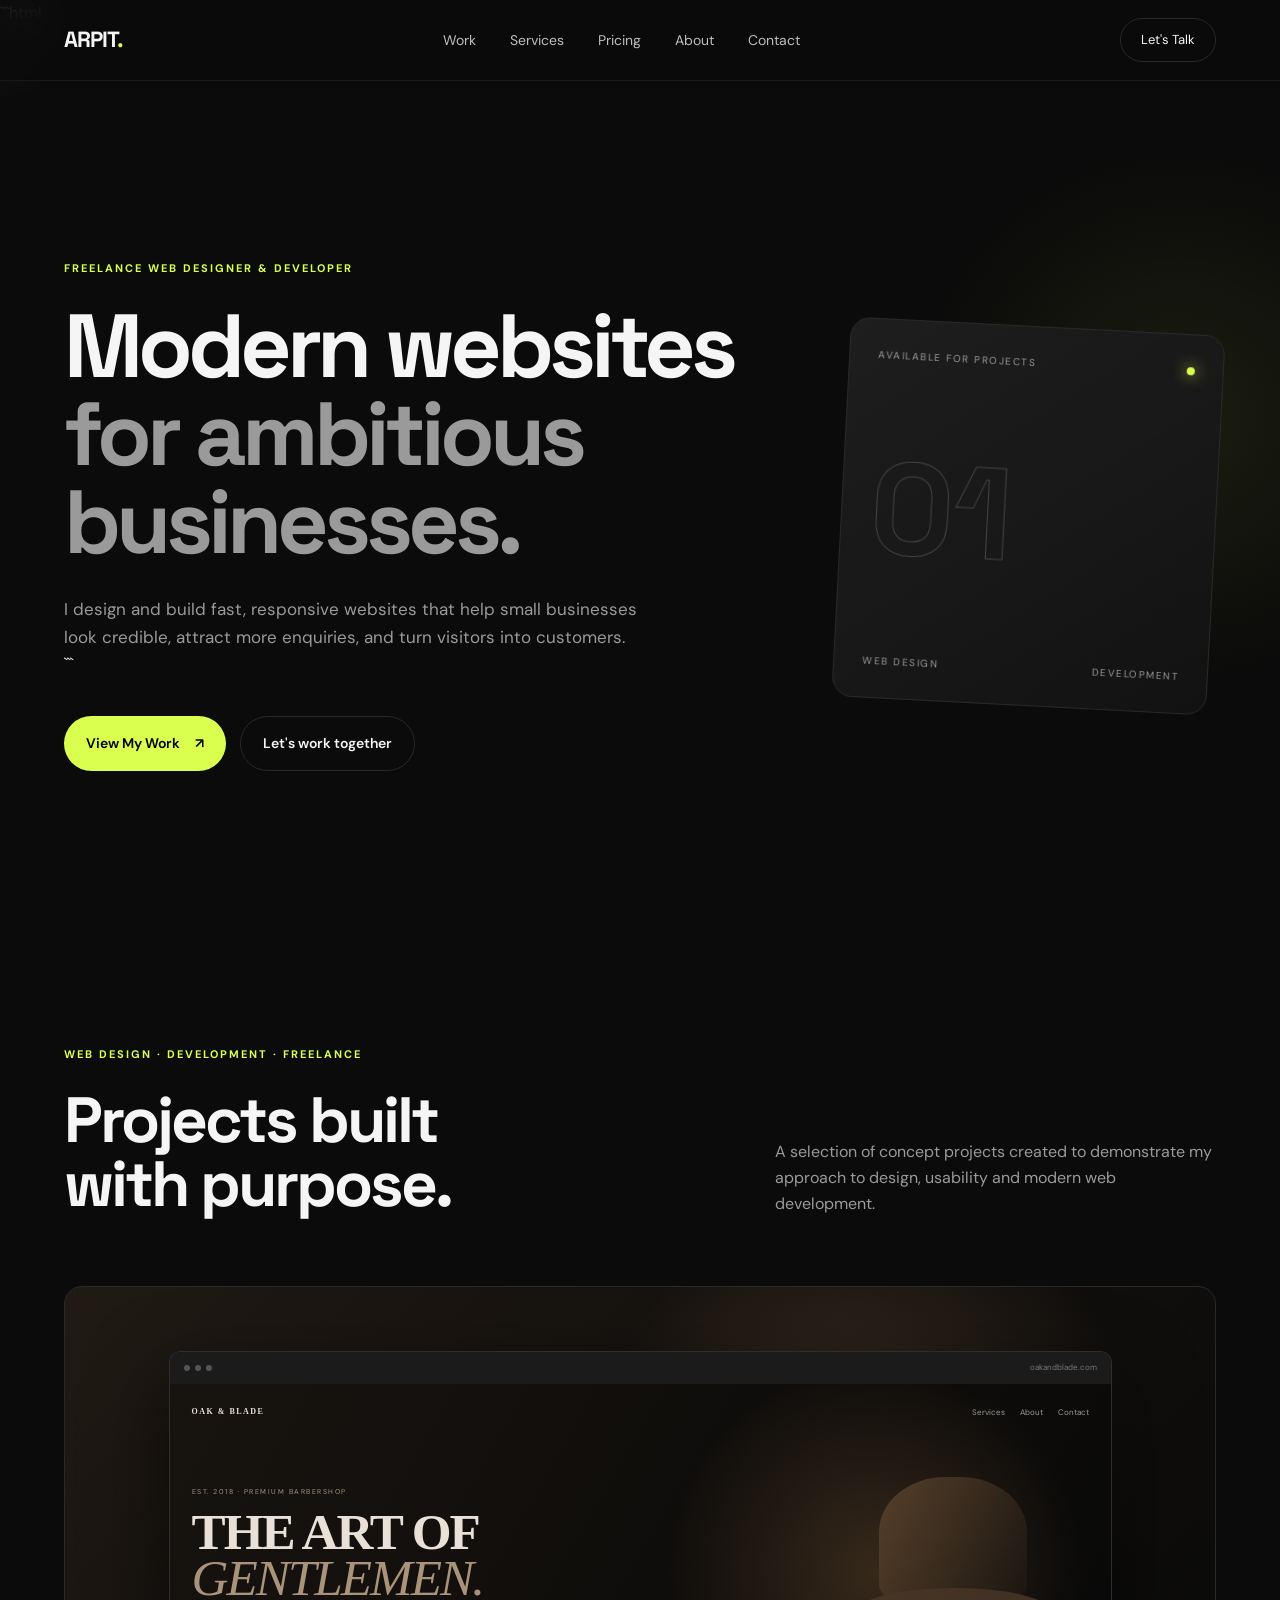
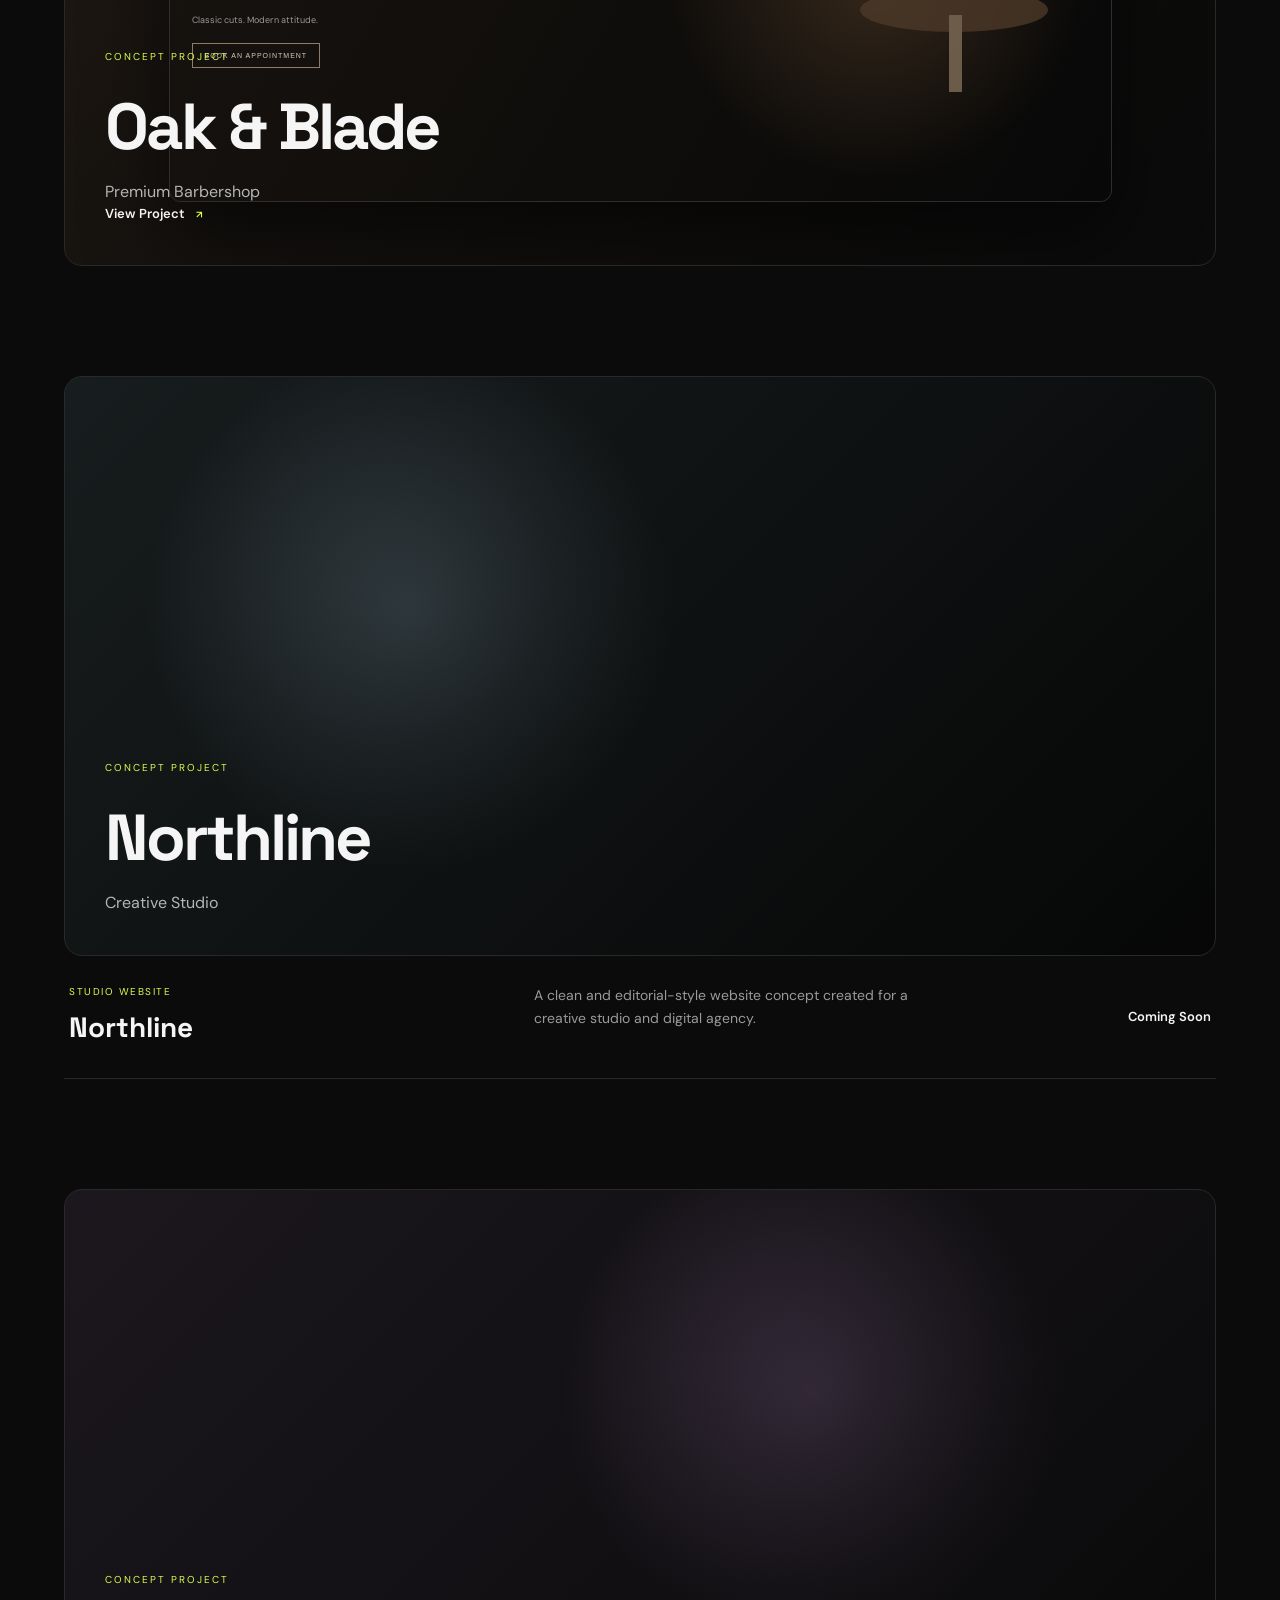
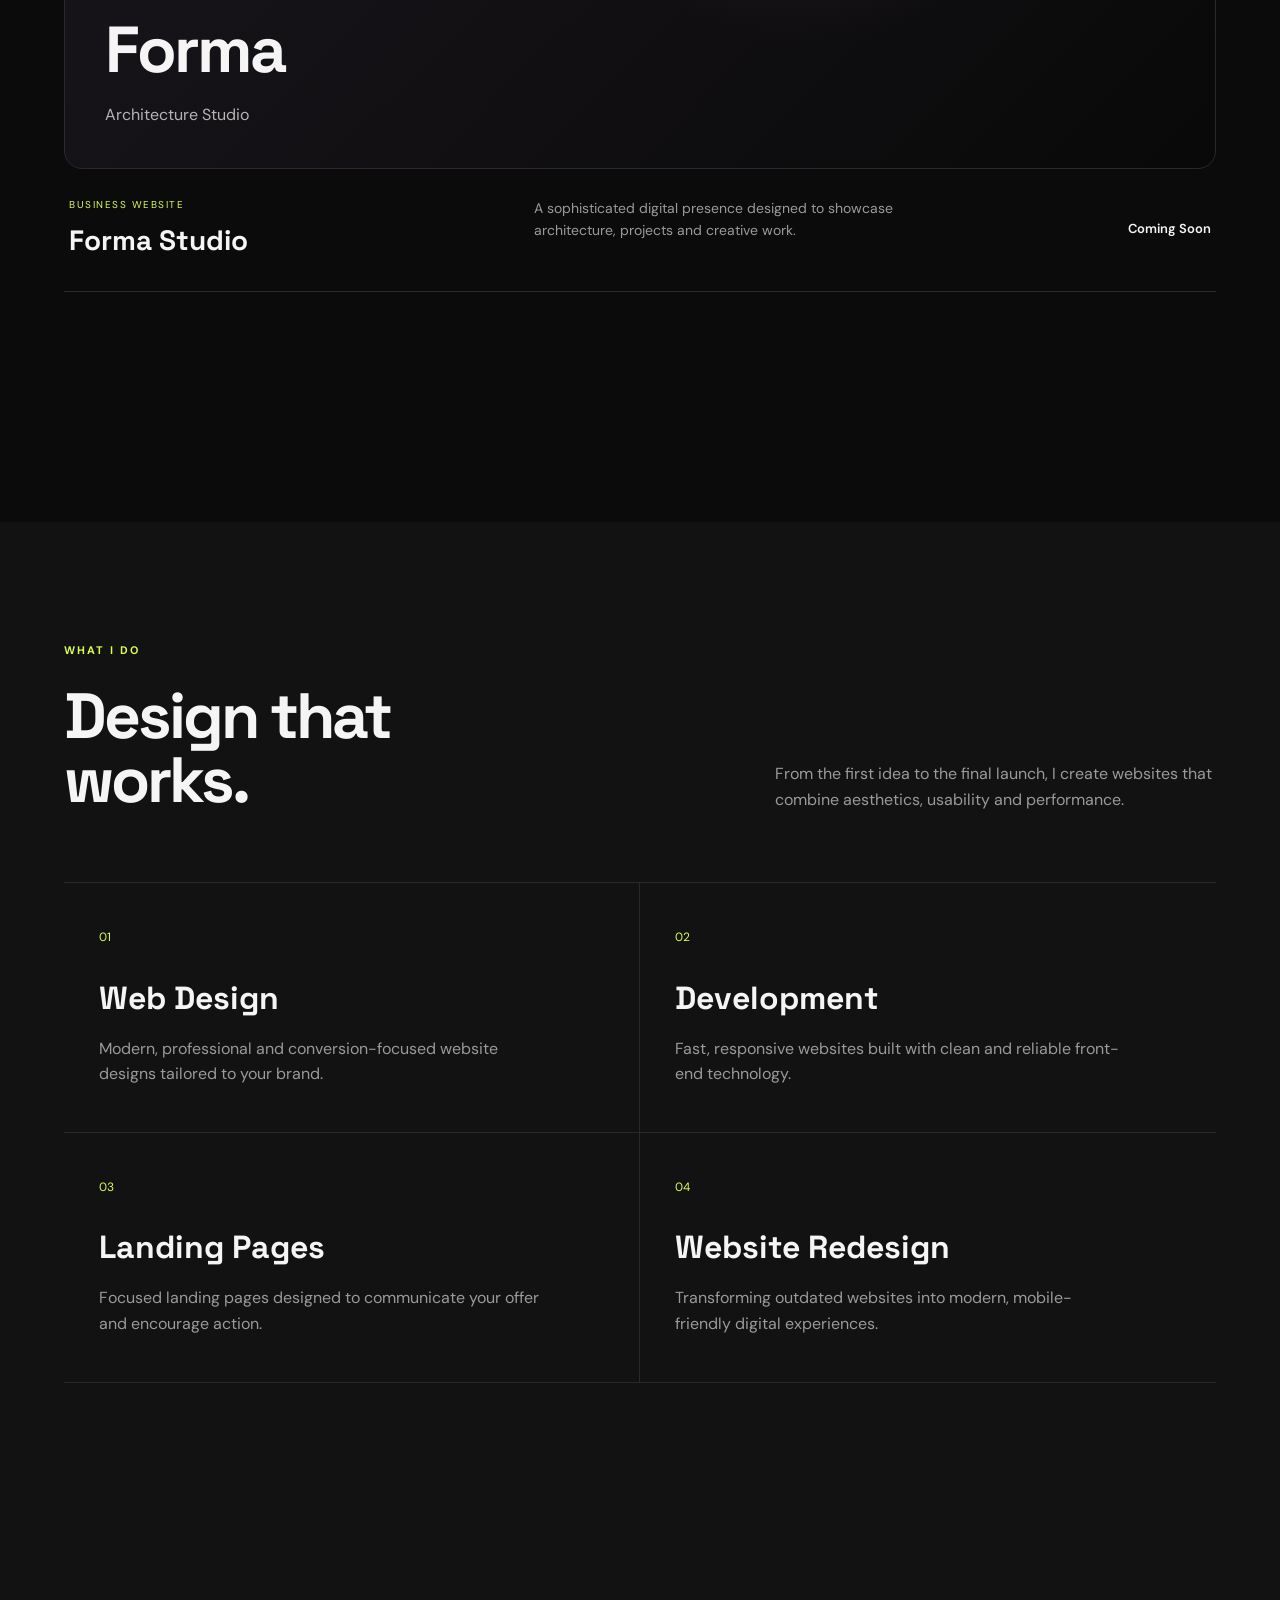
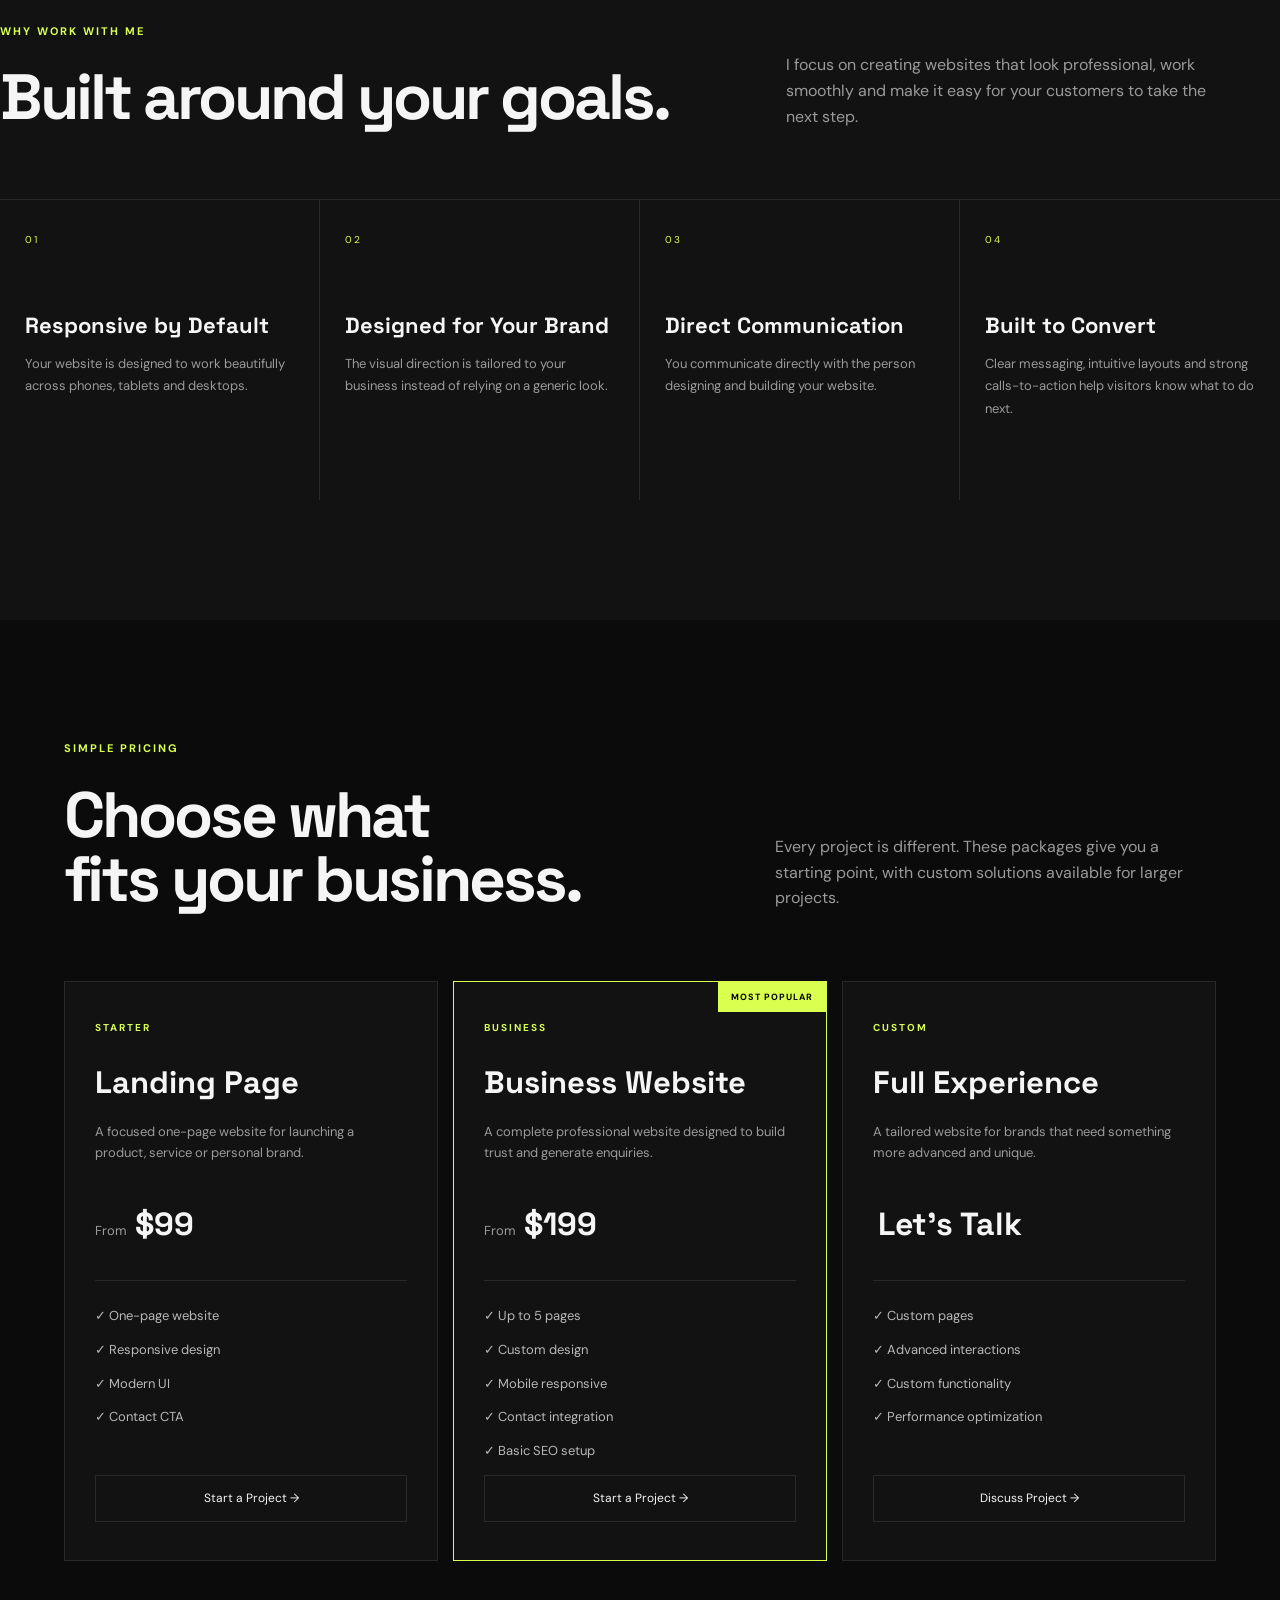
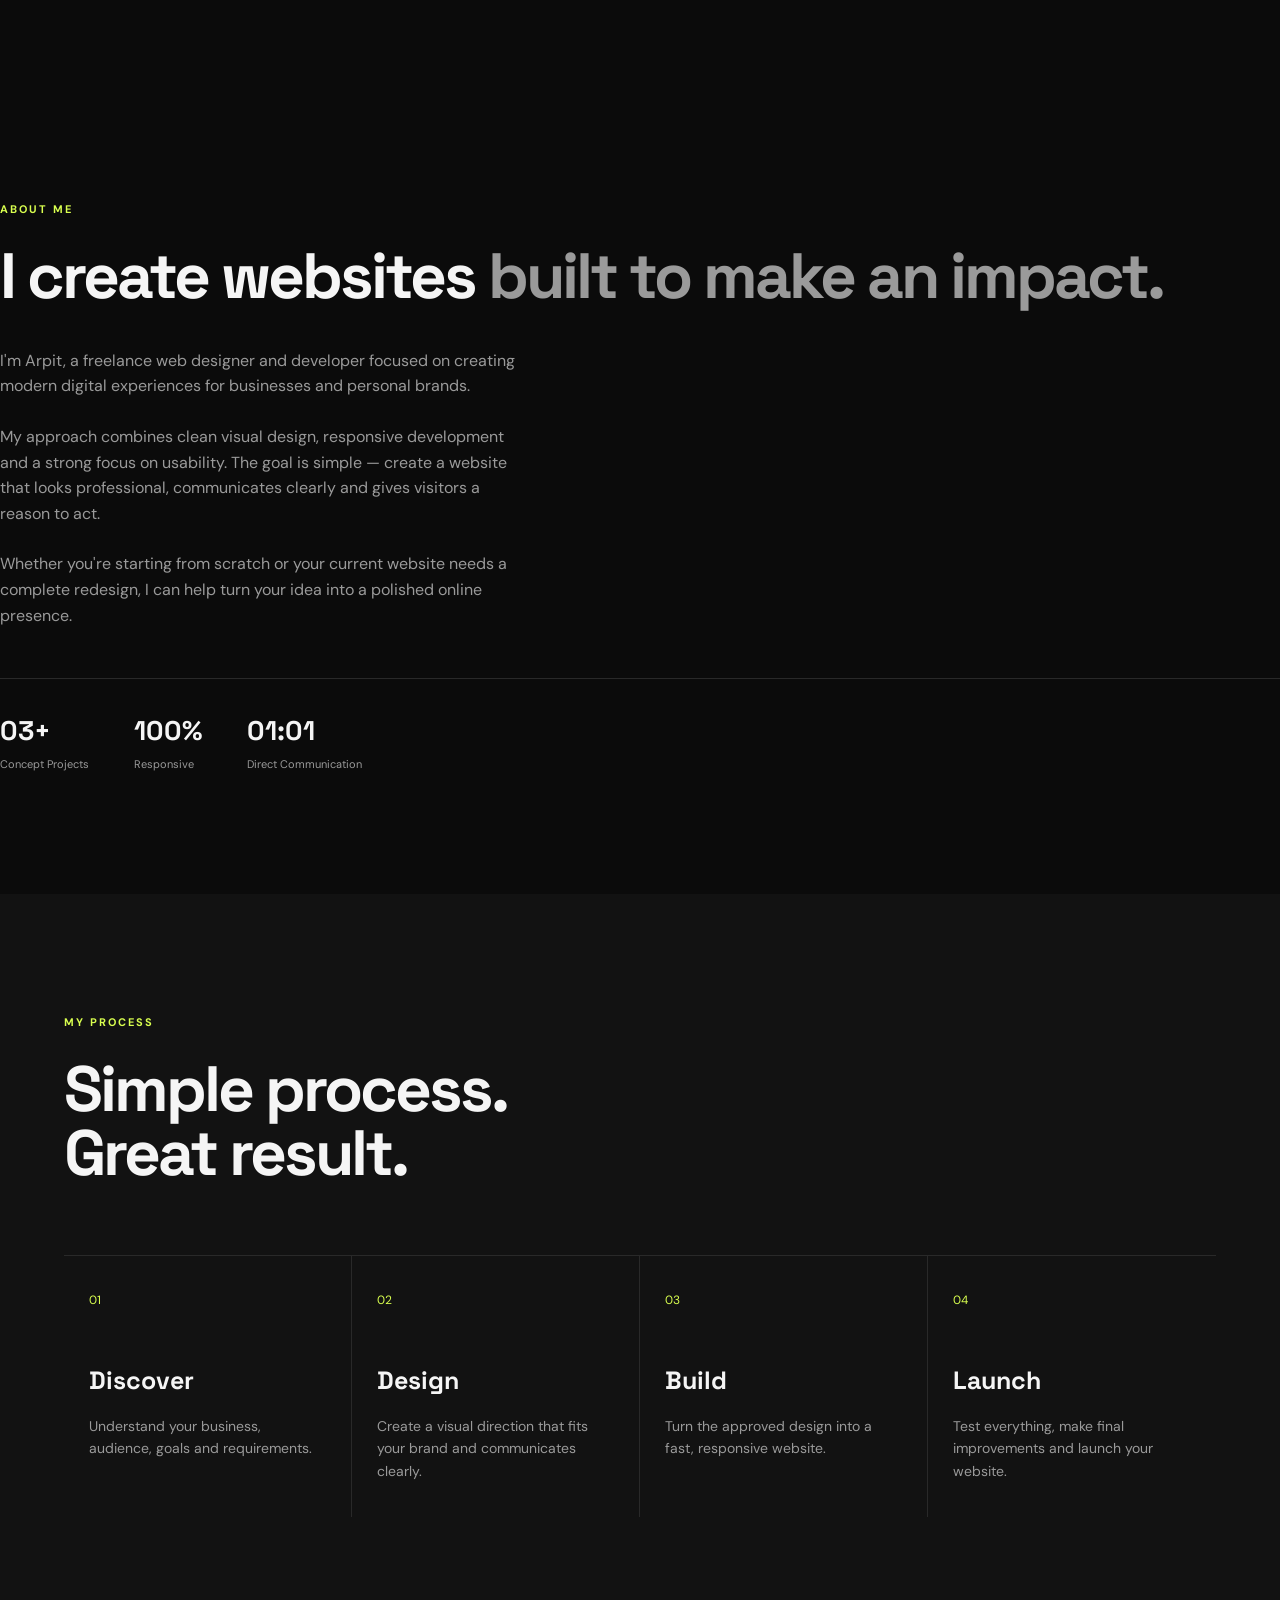
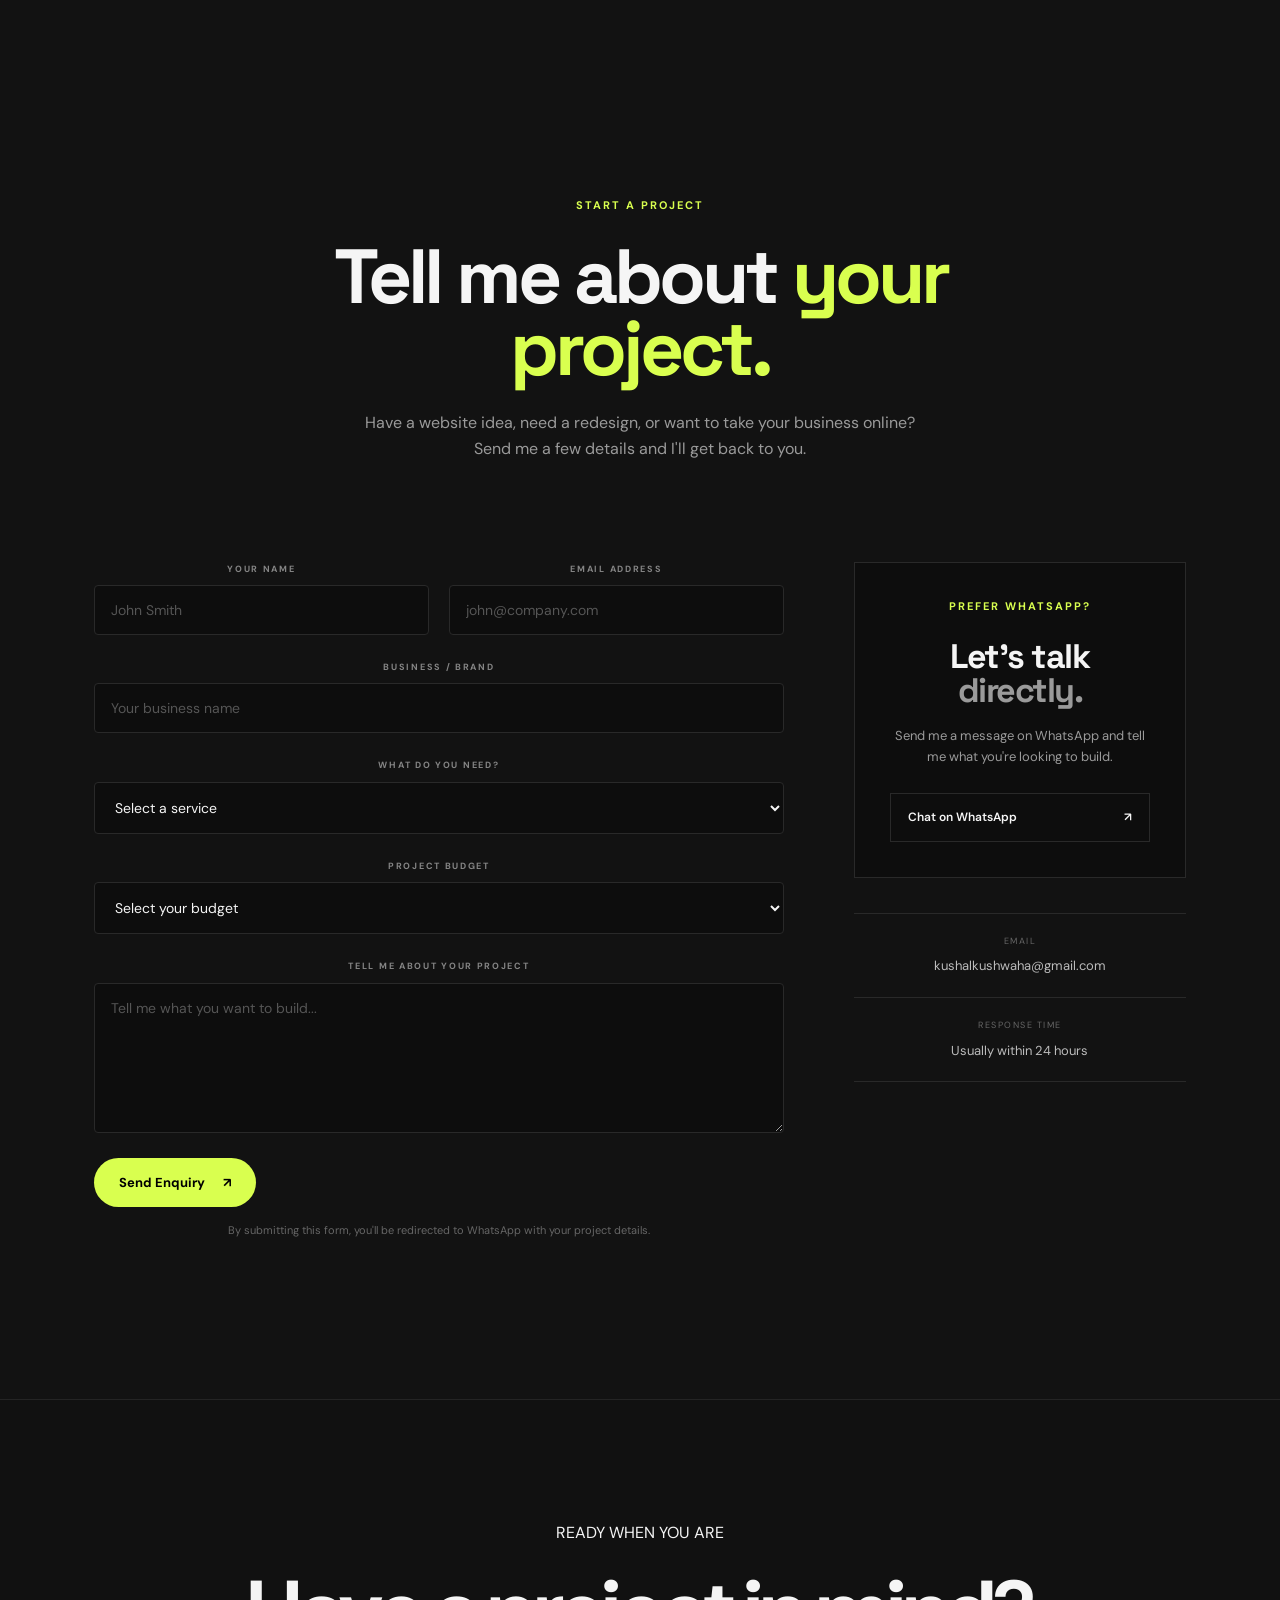
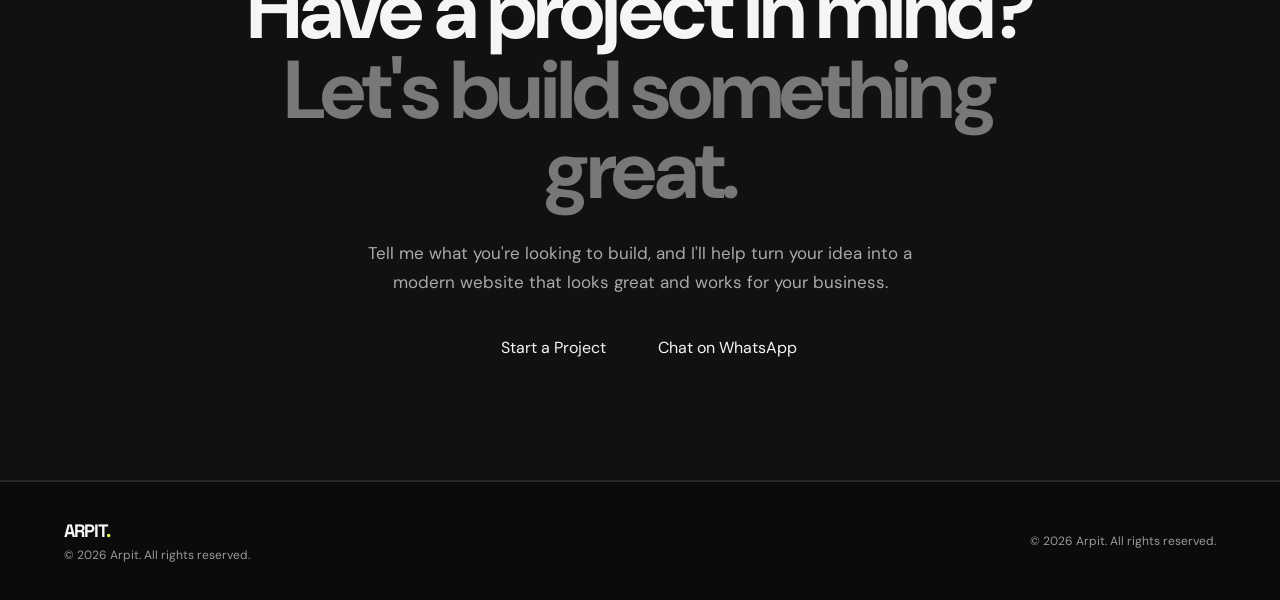
==== commit 14530715: "Add final CTA" ====
--- a/index.html
+++ b/index.html
@@ -75,16 +75,17 @@
                         FREELANCE WEB DESIGNER & DEVELOPER
                     </p>
 
-                    <h1>
-                        I build websites
-                        <span>people remember.</span>
-                    </h1>
-
-                    <p class="hero-description">
-                        I design and develop modern, responsive websites
-                        that help ambitious businesses look professional
-                        and stand out online.
-                    </p>
+<h1>
+    Modern websites
+    <span>for ambitious businesses.</span>
+</h1>
+
+<p class="hero-description">
+    I design and build fast, responsive websites that help
+    small businesses look credible, attract more enquiries,
+    and turn visitors into customers.
+</p>
+```
 
                     <div class="hero-buttons">
 
@@ -94,7 +95,7 @@
                         </a>
 
                         <a href="#contact" class="secondary-button">
-                            Let's Work Together
+                            Let's work together
                         </a>
 
                     </div>
@@ -134,7 +135,7 @@
                 <div class="section-heading">
 
                     <div>
-                        <p class="eyebrow">SELECTED WORK</p>
+                        <p class="eyebrow">WEB DESIGN · DEVELOPMENT · FREELANCE</p>
 
                         <h2>
                             Projects built<br>
@@ -269,9 +270,9 @@
                             agency.
                         </p>
 
-                        <a href="#" class="project-link">
-                            View Project <span>↗</span>
-                        </a>
+                       <span class="project-link">
+    Coming Soon
+</span>
 
                     </div>
 
@@ -318,9 +319,9 @@
                             creative work.
                         </p>
 
-                        <a href="#" class="project-link">
-                            View Project <span>↗</span>
-                        </a>
+                       <span class="project-link">
+    Coming Soon
+</span>
 
                     </div>
 
@@ -435,7 +436,102 @@
             </div>
 
         </section>
-
+<!-- ================= WHY WORK WITH ME ================= -->
+
+<section class="why-me section">
+
+    <div class="section-heading">
+
+        <div>
+
+            <p class="eyebrow">
+                WHY WORK WITH ME
+            </p>
+
+            <h2>
+                Built around
+                <span>your goals.</span>
+            </h2>
+
+        </div>
+
+        <p class="section-intro">
+            I focus on creating websites that look professional,
+            work smoothly and make it easy for your customers
+            to take the next step.
+        </p>
+
+    </div>
+
+
+    <div class="why-grid">
+
+        <article class="why-card">
+
+            <span>01</span>
+
+            <h3>
+                Responsive by Default
+            </h3>
+
+            <p>
+                Your website is designed to work beautifully
+                across phones, tablets and desktops.
+            </p>
+
+        </article>
+
+
+        <article class="why-card">
+
+            <span>02</span>
+
+            <h3>
+                Designed for Your Brand
+            </h3>
+
+            <p>
+                The visual direction is tailored to your
+                business instead of relying on a generic look.
+            </p>
+
+        </article>
+
+
+        <article class="why-card">
+
+            <span>03</span>
+
+            <h3>
+                Direct Communication
+            </h3>
+
+            <p>
+                You communicate directly with the person
+                designing and building your website.
+            </p>
+
+        </article>
+
+
+        <article class="why-card">
+
+            <span>04</span>
+
+            <h3>
+                Built to Convert
+            </h3>
+
+            <p>
+                Clear messaging, intuitive layouts and strong
+                calls-to-action help visitors know what to do next.
+            </p>
+
+        </article>
+
+    </div>
+
+</section>
 <!-- ================= PRICING ================= -->
 
 <section id="pricing" class="pricing section">
@@ -986,7 +1082,41 @@
     </div>
 
 </section>
-
+<!-- Final CTA -->
+<section class="final-cta">
+  <div class="final-cta-inner">
+
+    <p class="section-label">READY WHEN YOU ARE</p>
+
+    <h2>
+      Have a project in mind?
+      <span>Let's build something great.</span>
+    </h2>
+
+    <p class="final-cta-text">
+      Tell me what you're looking to build, and I'll help turn your idea
+      into a modern website that looks great and works for your business.
+    </p>
+
+    <div class="final-cta-actions">
+
+      <a href="#contact" class="btn btn-primary">
+        Start a Project
+      </a>
+
+      <a
+        href="https://wa.me/918960432098"
+        target="_blank"
+        rel="noopener"
+        class="btn btn-secondary"
+      >
+        Chat on WhatsApp
+      </a>
+
+    </div>
+
+  </div>
+</section>
     <!-- ================= FOOTER ================= -->
 
     <footer class="footer">
--- a/style.css
+++ b/style.css
@@ -1490,4 +1490,173 @@
         transition-duration: 0.01ms !important;
     }
 
+}
+/* =========================================
+   WHY WORK WITH ME
+========================================= */
+
+.why-me {
+    background: var(--surface);
+}
+
+.why-grid {
+    display: grid;
+    grid-template-columns: repeat(4, 1fr);
+    border-top: 1px solid var(--border);
+}
+
+.why-card {
+    min-height: 300px;
+    padding: 32px 25px;
+    border-right: 1px solid var(--border);
+    display: flex;
+    flex-direction: column;
+    transition: 0.3s ease;
+}
+
+.why-card:last-child {
+    border-right: none;
+}
+
+.why-card:hover {
+    background: var(--surface-light);
+    transform: translateY(-4px);
+}
+
+.why-card > span {
+    color: var(--accent);
+    font-size: 10px;
+    letter-spacing: 2px;
+}
+
+.why-card h3 {
+    font-family: "Space Grotesk", sans-serif;
+    font-size: 22px;
+    line-height: 1.15;
+    margin-top: 65px;
+}
+
+.why-card p {
+    color: var(--muted);
+    font-size: 13px;
+    line-height: 1.7;
+    margin-top: 15px;
+    max-width: 280px;
+}
+
+
+/* TABLET */
+
+@media (max-width: 950px) {
+
+    .why-grid {
+        grid-template-columns: repeat(2, 1fr);
+    }
+
+    .why-card:nth-child(2) {
+        border-right: none;
+    }
+
+    .why-card:nth-child(-n+2) {
+        border-bottom: 1px solid var(--border);
+    }
+
+}
+
+
+/* MOBILE */
+
+@media (max-width: 600px) {
+
+    .why-grid {
+        grid-template-columns: 1fr;
+    }
+
+    .why-card {
+        border-right: none;
+        border-bottom: 1px solid var(--border);
+        min-height: 250px;
+    }
+
+    .why-card:last-child {
+        border-bottom: none;
+    }
+
+    .why-card h3 {
+        margin-top: 45px;
+    }
+
+}
+/* =========================
+   FINAL CTA
+========================= */
+
+.final-cta {
+  padding: 120px 24px;
+  background: #111;
+  border-top: 1px solid rgba(255, 255, 255, 0.08);
+  border-bottom: 1px solid rgba(255, 255, 255, 0.08);
+}
+
+.final-cta-inner {
+  max-width: 900px;
+  margin: 0 auto;
+  text-align: center;
+}
+
+.final-cta .section-label {
+  margin-bottom: 24px;
+}
+
+.final-cta h2 {
+  font-size: clamp(42px, 7vw, 82px);
+  line-height: 0.98;
+  letter-spacing: -0.04em;
+  margin: 0;
+}
+
+.final-cta h2 span {
+  display: block;
+  opacity: 0.45;
+}
+
+.final-cta-text {
+  max-width: 600px;
+  margin: 28px auto 0;
+  color: #aaa;
+  font-size: 17px;
+  line-height: 1.7;
+}
+
+.final-cta-actions {
+  display: flex;
+  justify-content: center;
+  gap: 14px;
+  margin-top: 38px;
+  flex-wrap: wrap;
+}
+
+.final-cta-actions .btn {
+  min-width: 160px;
+  text-align: center;
+}
+
+/* Mobile */
+
+@media (max-width: 600px) {
+  .final-cta {
+    padding: 85px 20px;
+  }
+
+  .final-cta-text {
+    font-size: 15px;
+  }
+
+  .final-cta-actions {
+    flex-direction: column;
+  }
+
+  .final-cta-actions .btn {
+    width: 100%;
+  }
 }
